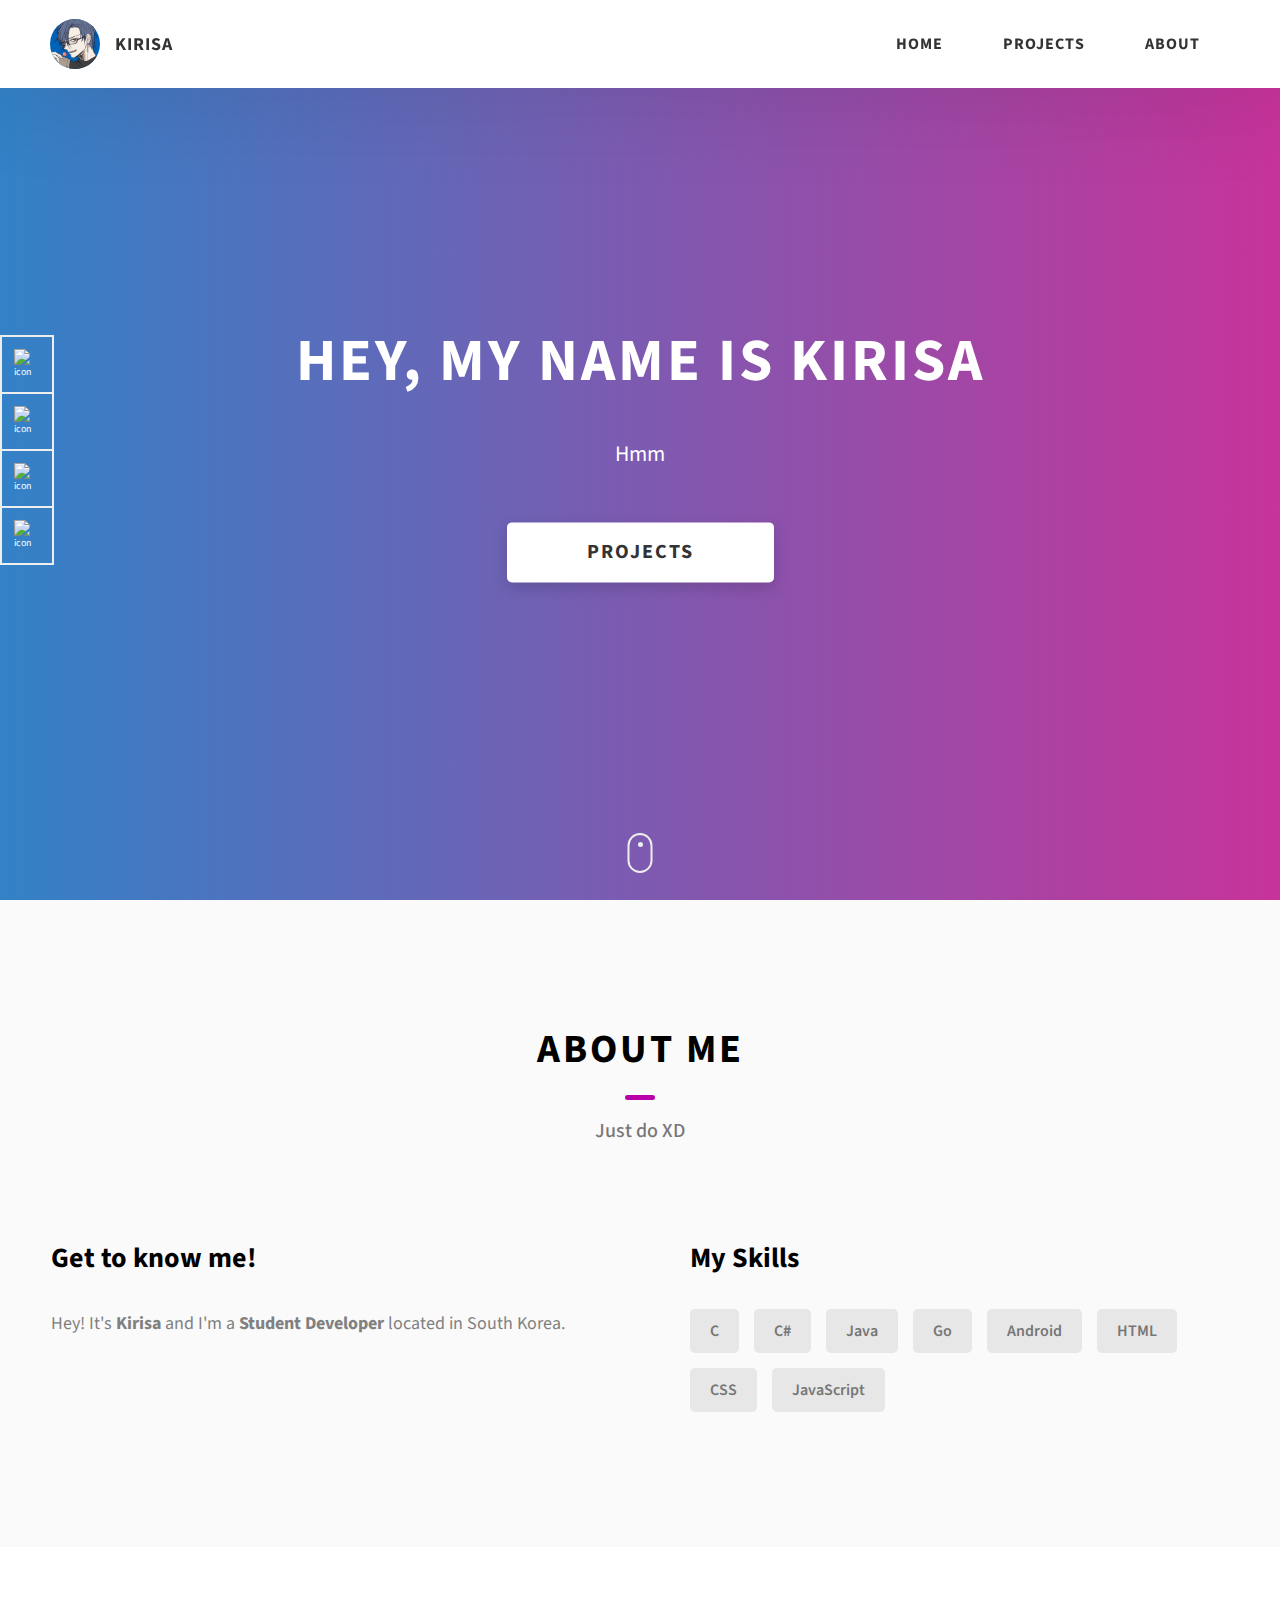
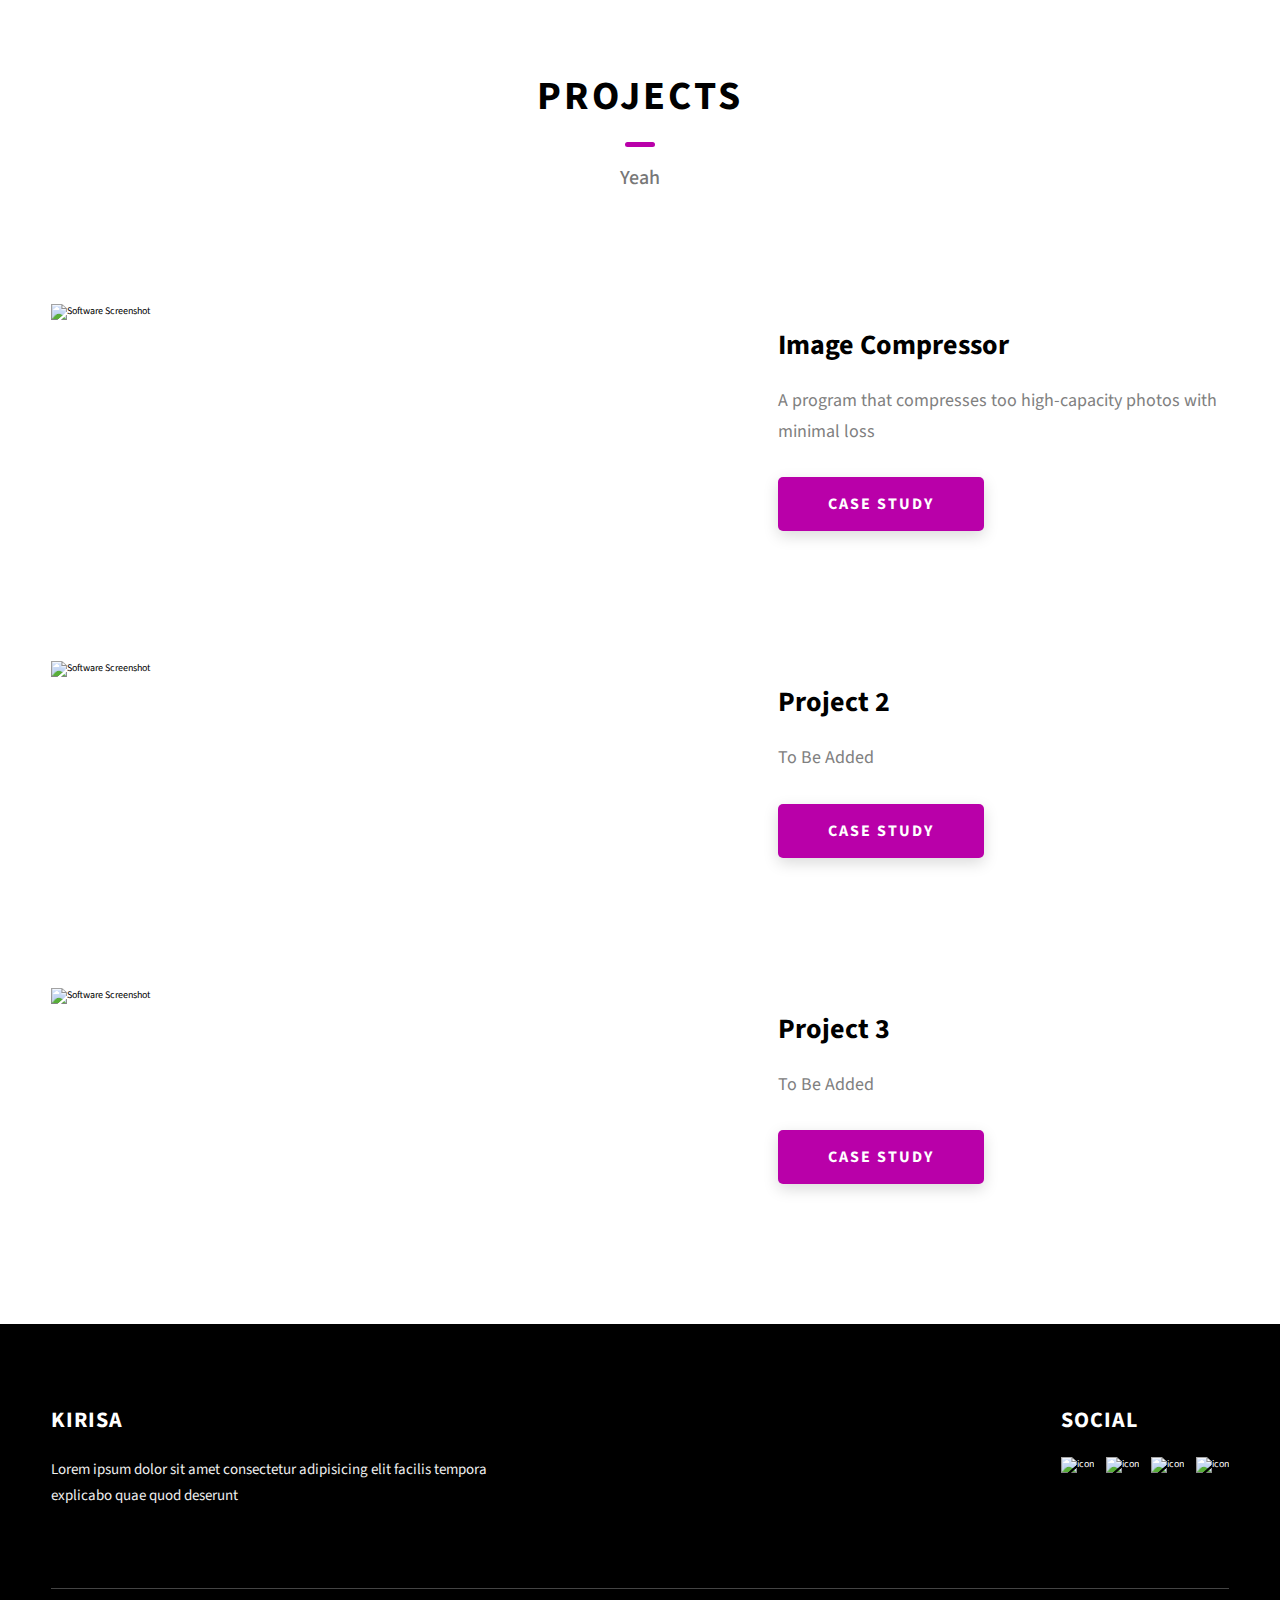
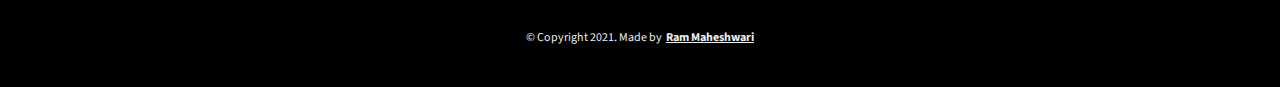
==== index.html @ 4f8f22a0 "color changed" ====
<!DOCTYPE html>
<html lang="en">
  <head>
    <meta charset="UTF-8" />
    <meta name="viewport" content="width=device-width, initial-scale=1.0" />
    <meta http-equiv="X-UA-Compatible" content="ie=edge" />
    <title>Rainy</title>
    <meta name="description" content="Portfolio Template for Developer" />

    <link rel="stylesheet" href="css/style.css" />

    <link rel="preconnect" href="https://fonts.googleapis.com" />
    <link rel="preconnect" href="https://fonts.gstatic.com" crossorigin />
    <link
      href="https://fonts.googleapis.com/css2?family=Source+Sans+Pro:wght@400;600;700;900&display=swap"
      rel="stylesheet"
    />
  </head>
  <body>
    <header class="header">
      <div class="header__content">
        <div class="header__logo-container">
          <div class="header__logo-img-cont">
            <img
              src="./assets/png/kirisa.png"
              alt="Ram Maheshwari Logo Image"
              class="header__logo-img"
            />
          </div>
          <span class="header__logo-sub">Kirisa</span>
        </div>
        <div class="header__main">
          <ul class="header__links">
            <li class="header__link-wrapper">
              <a href="./index.html" class="header__link"> Home </a>
            </li>
            <li class="header__link-wrapper">
              <a href="./index.html#projects" class="header__link">
                Projects
              </a>
            <li class="header__link-wrapper">
              <a href="./index.html#about" class="header__link">About </a>
            </li>
            </li>
            <!-- <li class="header__link-wrapper">
              <a href="./index.html#contact" class="header__link"> Contact </a>
            </li> -->
          </ul>
          <div class="header__main-ham-menu-cont">
            <img
              src="./assets/svg/ham-menu.svg"
              alt="hamburger menu"
              class="header__main-ham-menu"
            />
            <img
              src="./assets/svg/ham-menu-close.svg"
              alt="hamburger menu close"
              class="header__main-ham-menu-close d-none"
            />
          </div>
        </div>
      </div>
      <div class="header__sm-menu">
        <div class="header__sm-menu-content">
          <ul class="header__sm-menu-links">
            <li class="header__sm-menu-link">
              <a href="./index.html"> Home </a>
            </li>

            <li class="header__sm-menu-link">
              <a href="./index.html#about"> About </a>
            </li>

            <li class="header__sm-menu-link">
              <a href="./index.html#projects"> Projects </a>
            </li>

            <!-- <li class="header__sm-menu-link">
              <a href="./index.html#contact"> Contact </a>
            </li> -->
          </ul>
        </div>
      </div>
    </header>
    <section class="home-hero">
      <div class="home-hero__content">
        <h1 class="heading-primary">Hey, My name is Kirisa</h1>
        <div class="home-hero__info">
          <p class="text-primary">
            Hmm
          </p>
        </div>
        <div class="home-hero__cta">
          <a href="./#projects" class="btn btn--bg">Projects</a>
        </div>
      </div>
      <div class="home-hero__socials">
        <div class="home-hero__social">
          <a href="https://github.com/Kirisa75" class="home-hero__social-icon-link">
            <img
              src="./assets/png/github-ico.png"
              alt="icon"
              class="home-hero__social-icon"
            />
          </a>
        </div>
        <div class="home-hero__social">
          <a href="https://twitter.com/nagoikirisame" class="home-hero__social-icon-link">
            <img
              src="./assets/png/twitter-ico.png"
              alt="icon"
              class="home-hero__social-icon"
            />
          </a>
        </div>
        <div class="home-hero__social">
          <a href="https://www.youtube.com/channel/UCqtEPFvIv3ILQf0NIwJuIBw" class="home-hero__social-icon-link">
            <img
              src="./assets/png/yt-ico.png"
              alt="icon"
              class="home-hero__social-icon"
            />
          </a>
        </div>
        <div class="home-hero__social">
          <a
            href="https://www.instagram.com/n_kirisa/"
            class="home-hero__social-icon-link home-hero__social-icon-link--bd-none"
          >
            <img
              src="./assets/png/insta-ico.png"
              alt="icon"
              class="home-hero__social-icon"
            />
          </a>
        </div>
      </div>
      <div class="home-hero__mouse-scroll-cont">
        <div class="mouse"></div>
      </div>
    </section>
    <section id="about" class="about sec-pad">
      <div class="main-container">
        <h2 class="heading heading-sec heading-sec__mb-med">
          <span class="heading-sec__main">About Me</span>
          <span class="heading-sec__sub">
            Just do XD
          </span>
        </h2>
        <div class="about__content">
          <div class="about__content-main">
            <h3 class="about__content-title">Get to know me!</h3>
            <div class="about__content-details">
              <p class="about__content-details-para">
                Hey! It's
                <strong>Kirisa</strong>
                and I'm a <strong> Student Developer </strong> located in
                South Korea.
              </p>
            </div>
            <!-- <a href="./#contact" class="btn btn--med btn--theme dynamicBgClr"
              >Contact</a
            > -->
          </div>
          <div class="about__content-skills">
            <h3 class="about__content-title">My Skills</h3>
            <div class="skills">
              <div class="skills__skill">C</div>
              <div class="skills__skill">C#</div>
              <div class="skills__skill">Java</div>
              <div class="skills__skill">Go</div>
              <div class="skills__skill">Android</div>
              <div class="skills__skill">HTML</div>
              <div class="skills__skill">CSS</div>
              <div class="skills__skill">JavaScript</div>
            </div>
          </div>
        </div>
      </div>
    </section>
    <section id="projects" class="projects sec-pad">
      <div class="main-container">
        <h2 class="heading heading-sec heading-sec__mb-bg">
          <span class="heading-sec__main">Projects</span>
          <span class="heading-sec__sub">
            Yeah
          </span>
        </h2>

        <div class="projects__content">
          <div class="projects__row">
            <div class="projects__row-img-cont">
              <img
                src="./assets/jpeg/project-mockup-example.jpeg"
                alt="Software Screenshot"
                class="projects__row-img"
                loading="lazy"
              />
            </div>
            <div class="projects__row-content">
              <h3 class="projects__row-content-title">Image Compressor</h3>
              <p class="projects__row-content-desc">
                A program that compresses too high-capacity photos with minimal loss
              </p>
              <a
                href="./project-1.html"
                class="btn btn--med btn--theme dynamicBgClr"
                target="_blank"
                >Case Study</a
              >
            </div>
          </div>
          <div class="projects__row">
            <div class="projects__row-img-cont">
              <img
                src="./assets/jpeg/project-mockup-example.jpeg"
                alt="Software Screenshot"
                class="projects__row-img"
                loading="lazy"
              />
            </div>
            <div class="projects__row-content">
              <h3 class="projects__row-content-title">Project 2</h3>
              <p class="projects__row-content-desc">
                To Be Added
              </p>
              <a
                href="./project-2.html"
                class="btn btn--med btn--theme dynamicBgClr"
                target="_blank"
                >Case Study</a
              >
            </div>
          </div>
          <div class="projects__row">
            <div class="projects__row-img-cont">
              <img
                src="./assets/jpeg/project-mockup-example.jpeg"
                alt="Software Screenshot"
                class="projects__row-img"
                loading="lazy"
              />
            </div>
            <div class="projects__row-content">
              <h3 class="projects__row-content-title">Project 3</h3>
              <p class="projects__row-content-desc">
                To Be Added
              </p>
              <a
                href="./project-3.html"
                class="btn btn--med btn--theme dynamicBgClr"
                target="_blank"
                >Case Study</a
              >
            </div>
          </div>
        </div>
      </div>
    </section>
    <!-- <section id="contact" class="contact sec-pad dynamicBg">
      <div class="main-container">
        <h2 class="heading heading-sec heading-sec__mb-med">
          <span class="heading-sec__main heading-sec__main--lt">Contact</span>
          <span class="heading-sec__sub heading-sec__sub--lt">
            Lorem ipsum dolor sit amet consectetur adipisicing elit. Hic facilis
            tempora explicabo quae quod deserunt eius sapiente
          </span>
        </h2>
        <div class="contact__form-container">
          <form action="#" class="contact__form">
            <div class="contact__form-field">
              <label class="contact__form-label" for="name">Name</label>
              <input
                required
                placeholder="Enter Your Name"
                type="text"
                class="contact__form-input"
                name="name"
                id="name"
              />
            </div>
            <div class="contact__form-field">
              <label class="contact__form-label" for="email">Email</label>
              <input
                required
                placeholder="Enter Your Email"
                type="text"
                class="contact__form-input"
                name="email"
                id="email"
              />
            </div>
            <div class="contact__form-field">
              <label class="contact__form-label" for="message">Message</label>
              <textarea
                required
                cols="30"
                rows="10"
                class="contact__form-input"
                placeholder="Enter Your Message"
                name="message"
                id="message"
              ></textarea>
            </div>
            <button type="submit" class="btn btn--theme contact__btn">
              Submit
            </button>
          </form>
        </div>
      </div>
    </section> -->
    <footer class="main-footer">
      <div class="main-container">
        <div class="main-footer__upper">
          <div class="main-footer__row main-footer__row-1">
            <h2 class="heading heading-sm main-footer__heading-sm">
              <span>Social</span>
            </h2>
            <div class="main-footer__social-cont">
              <a target="_blank" rel="noreferrer" href="https://github.com/Kirisa75">
                <img
                  class="main-footer__icon"
                  src="./assets/png/github-ico.png"
                  alt="icon"
                />
              </a>
              <a target="_blank" rel="noreferrer" href="https://twitter.com/nagoikirisame">
                <img
                  class="main-footer__icon"
                  src="./assets/png/twitter-ico.png"
                  alt="icon"
                />
              </a>
              <a target="_blank" rel="noreferrer" href="https://www.youtube.com/channel/UCqtEPFvIv3ILQf0NIwJuIBw">
                <img
                  class="main-footer__icon"
                  src="./assets/png/yt-ico.png"
                  alt="icon"
                />
              </a>
              <a target="_blank" rel="noreferrer" href="https://www.instagram.com/n_kirisa/">
                <img
                  class="main-footer__icon main-footer__icon--mr-none"
                  src="./assets/png/insta-ico.png"
                  alt="icon"
                />
              </a>
            </div>
          </div>
          <div class="main-footer__row main-footer__row-2">
            <h4 class="heading heading-sm text-lt">Kirisa</h4>
            <p class="main-footer__short-desc">
              Lorem ipsum dolor sit amet consectetur adipisicing elit facilis
              tempora explicabo quae quod deserunt
            </p>
          </div>
        </div>

        <!-- If you give me some credit or shoutout here by linking to my website, then it will be a big thing for me and will help me a lot :) -->
        <div class="main-footer__lower">
          &copy; Copyright 2021. Made by
          <a rel="noreferrer" target="_blank" href="https://rammaheshwari.com"
            >Ram Maheshwari</a
          >
        </div>
      </div>
    </footer>

    <script src="./index.js"></script>
  </body>
</html>
---- css/style.css ----
/*
0 - 600px:      Phone
600 - 900px:    Tablet portrait
900 - 1200px:   Tablet landscape
[1200 - 1800] is where our normal styles apply
1800px + :      Big desktop
$breakpoint arguement choices:
- phone
- tab-port
- tab-land
- big-desktop

Inside media queries 1em is always 16px i.e 1em = 16px at every screen size only inside media queries
*/
*,
*::after,
*::before {
  margin: 0;
  padding: 0;
  box-sizing: inherit;
  font-family: inherit; }

html {
  font-size: 62.5%;
  scroll-behavior: smooth; }
  @media only screen and (max-width: 75em) {
    html {
      font-size: 59%; } }
  @media only screen and (max-width: 56.25em) {
    html {
      font-size: 56%; } }
  @media only screen and (min-width: 112.5em) {
    html {
      font-size: 65%; } }

body {
  box-sizing: border-box;
  position: relative;
  line-height: 1.5;
  font-family: sans-serif;
  overflow-x: hidden;
  overflow-y: scroll;
  font-family: 'Source Sans Pro', sans-serif; }

a {
  text-decoration: none;
  color: inherit; }

li {
  list-style: none; }

input:focus,
button:focus,
a:focus,
textarea:focus {
  outline: none; }

button {
  border: none;
  cursor: pointer; }

textarea {
  resize: none; }

.heading-primary {
  font-size: 6rem;
  text-transform: uppercase;
  letter-spacing: 3px;
  text-align: center; }
  @media only screen and (max-width: 37.5em) {
    .heading-primary {
      font-size: 4.5rem; } }

.heading-sec__mb-bg {
  margin-bottom: 11rem; }
  @media only screen and (max-width: 56.25em) {
    .heading-sec__mb-bg {
      margin-bottom: 8rem; } }

.heading-sec__mb-med {
  margin-bottom: 9rem; }
  @media only screen and (max-width: 56.25em) {
    .heading-sec__mb-med {
      margin-bottom: 8rem; } }

.heading-sec__main {
  display: block;
  font-size: 4rem;
  text-transform: uppercase;
  letter-spacing: 1px;
  letter-spacing: 3px;
  text-align: center;
  margin-bottom: 3.5rem;
  position: relative; }
  .heading-sec__main--lt {
    color: #fff; }
    .heading-sec__main--lt::after {
      content: '';
      background: #fff !important; }
  .heading-sec__main::after {
    content: '';
    position: absolute;
    top: calc(100% + 1.5rem);
    height: 5px;
    width: 3rem;
    background: #b900a9;
    left: 50%;
    transform: translateX(-50%);
    border-radius: 5px; }
    @media only screen and (max-width: 37.5em) {
      .heading-sec__main::after {
        top: calc(100% + 1.2rem); } }

.heading-sec__sub {
  display: block;
  text-align: center;
  color: #777;
  font-size: 2rem;
  font-weight: 500;
  max-width: 80rem;
  margin: auto;
  line-height: 1.6; }
  @media only screen and (max-width: 37.5em) {
    .heading-sec__sub {
      font-size: 1.8rem; } }
  .heading-sec__sub--lt {
    color: #eee; }

.heading-sm {
  font-size: 2.2rem;
  text-transform: uppercase;
  letter-spacing: 1px; }

.main-container {
  max-width: 120rem;
  margin: auto;
  width: 92%; }

.btn {
  background: #fff;
  color: #333;
  text-transform: uppercase;
  letter-spacing: 2px;
  display: inline-block;
  font-weight: 700;
  border-radius: 5px;
  box-shadow: 0 5px 15px 0 rgba(0, 0, 0, 0.15);
  transition: transform .3s; }
  .btn:hover {
    transform: translateY(-3px); }
  .btn--bg {
    padding: 1.5rem 8rem;
    font-size: 2rem; }
  .btn--med {
    padding: 1.5rem 5rem;
    font-size: 1.6rem; }
  .btn--theme {
    background: #b900a9;
    color: #fff; }
  .btn--theme-inv {
    color: #b900a9;
    background: #fff;
    border: 2px solid #b900a9;
    box-shadow: none;
    padding: calc(1.5rem - 2px) calc(5rem - 2px); }

.sec-pad {
  padding: 12rem 0; }
  @media only screen and (max-width: 56.25em) {
    .sec-pad {
      padding: 8rem 0; } }

.text-primary {
  color: #fff;
  font-size: 2.2rem;
  text-align: center;
  width: 100%;
  line-height: 1.6; }
  @media only screen and (max-width: 37.5em) {
    .text-primary {
      font-size: 2rem; } }

.d-none {
  display: none; }

.home-hero {
  color: #fff;
  background: linear-gradient(to right, rgba(0, 98, 185, 0.8), rgba(185, 0, 129, 0.8)), url(../../assets/svg/common-bg.svg);
  background-position: center;
  height: 100vh;
  min-height: 80rem;
  max-height: 120rem;
  position: relative; }
  @media only screen and (max-width: 37.5em) {
    .home-hero {
      height: unset;
      min-height: unset; } }
  .home-hero__socials {
    position: absolute;
    top: 50%;
    border: 2px solid #eee;
    border-left: 2px solid #eee;
    transform: translateY(-50%); }
    @media only screen and (max-width: 56.25em) {
      .home-hero__socials {
        display: none; } }
  .home-hero__mouse-scroll-cont {
    position: absolute;
    bottom: 3%;
    left: 50%;
    transform: translateX(-50%); }
    @media only screen and (max-width: 37.5em) {
      .home-hero__mouse-scroll-cont {
        display: none; } }
  .home-hero__social {
    width: 5rem; }
  .home-hero__social-icon-link {
    width: 100%;
    display: block;
    padding: 1.2rem;
    border-bottom: 2px solid #eee;
    transition: background .3s; }
    .home-hero__social-icon-link:hover {
      background: rgba(255, 255, 255, 0.1); }
    .home-hero__social-icon-link--bd-none {
      border-bottom: 0; }
  .home-hero__social-icon {
    width: 100%; }
  .home-hero__content {
    position: absolute;
    top: 50%;
    left: 50%;
    transform: translate(-50%, -50%);
    max-width: 90rem;
    width: 92%; }
    @media only screen and (max-width: 37.5em) {
      .home-hero__content {
        padding: 19rem 0 13rem 0;
        margin: auto;
        position: static;
        transform: translate(0, 0); } }
  .home-hero__info {
    margin: 3rem auto 0 auto;
    max-width: 80rem; }
  .home-hero__cta {
    margin-top: 5rem;
    text-align: center; }

.about {
  background: #fafafa; }
  .about__content {
    display: grid;
    grid-template-columns: 1fr 1fr;
    grid-gap: 10rem; }
    @media only screen and (max-width: 56.25em) {
      .about__content {
        grid-template-columns: 1fr;
        grid-gap: 8rem; } }
    .about__content-title {
      font-weight: 700;
      font-size: 2.8rem;
      margin-bottom: 3rem; }
      @media only screen and (max-width: 37.5em) {
        .about__content-title {
          font-size: 2.4rem; } }
    .about__content-details-para {
      font-size: 1.8rem;
      color: grey;
      max-width: 60rem;
      line-height: 1.7;
      margin-bottom: 1rem; }
      .about__content-details-para--hl {
        font-weight: 700;
        margin: 0 3px; }
      .about__content-details-para:last-child {
        margin-bottom: 4rem; }

.projects__row {
  display: grid;
  grid-template-columns: 1.5fr 1fr;
  grid-gap: 5rem;
  margin-bottom: 11rem; }
  @media only screen and (max-width: 56.25em) {
    .projects__row {
      grid-template-columns: 1fr;
      grid-gap: 2rem;
      margin-bottom: 8rem; } }
  @media only screen and (max-width: 56.25em) {
    .projects__row {
      text-align: center; } }
  .projects__row:last-child {
    margin-bottom: 0; }
  .projects__row-img-cont {
    overflow: hidden; }
  .projects__row-img {
    width: 100%;
    display: block;
    object-fit: cover; }
  .projects__row-content {
    padding: 2rem 0;
    display: flex;
    justify-content: center;
    flex-direction: column;
    align-items: flex-start; }
    @media only screen and (max-width: 56.25em) {
      .projects__row-content {
        align-items: center; } }
    .projects__row-content-title {
      font-weight: 700;
      font-size: 2.8rem;
      margin-bottom: 2rem; }
      @media only screen and (max-width: 37.5em) {
        .projects__row-content-title {
          font-size: 2.4rem; } }
    .projects__row-content-desc {
      font-size: 1.8rem;
      color: grey;
      max-width: 60rem;
      line-height: 1.7;
      margin-bottom: 3rem; }
      @media only screen and (max-width: 37.5em) {
        .projects__row-content-desc {
          font-size: 1.7rem; } }

.contact {
  background: linear-gradient(to right, rgba(0, 98, 185, 0.8), rgba(185, 0, 129, 0.8)), url(../../assets/svg/common-bg.svg);
  background-size: cover;
  background-position: center; }
  .contact__form-container {
    box-shadow: 0 0 10px rgba(0, 0, 0, 0.1);
    background: white;
    padding: 4rem;
    margin-top: 6rem;
    max-width: 80rem;
    text-align: right;
    width: 95%;
    border-radius: 5px;
    margin: 5rem auto 0 auto; }
    @media only screen and (max-width: 37.5em) {
      .contact__form-container {
        padding: 3rem; } }
  .contact__form-field {
    margin-bottom: 4rem; }
    @media only screen and (max-width: 37.5em) {
      .contact__form-field {
        margin-bottom: 3rem; } }
  .contact__form-label {
    color: #666;
    font-size: 1.4rem;
    letter-spacing: 1px;
    font-weight: 700;
    margin-bottom: 1rem;
    display: block;
    text-align: left; }
  .contact__form-input {
    color: #333;
    padding: 2rem;
    width: 100%;
    border: 1px solid #ebebeb;
    font-size: 1.6rem;
    letter-spacing: 0px;
    background: #f0f0f0;
    border-radius: 5px;
    font-weight: 600;
    /* Code for Modern Browsers */
    /* Code for WebKit, Blink, Edge */
    /* Code for Internet Explorer 10-11 */
    /* Code for Microsoft Edge */
    /* Code for Mozilla Firefox 4 to 18 */
    /* Code for Mozilla Firefox 19+ */ }
    .contact__form-input::placeholder {
      color: #999;
      font-weight: 600;
      font-size: 1.6rem; }
    .contact__form-input::-webkit-input-placeholder {
      color: #999;
      font-weight: 600;
      font-size: 1.6rem; }
    .contact__form-input:-ms-input-placeholder {
      color: #999;
      font-weight: 600;
      font-size: 1.6rem; }
    .contact__form-input::-ms-input-placeholder {
      color: #999;
      font-weight: 600;
      font-size: 1.6rem; }
    .contact__form-input:-moz-placeholder {
      opacity: 1;
      color: #999;
      font-weight: 600;
      font-size: 1.6rem; }
    .contact__form-input::-moz-placeholder {
      opacity: 1;
      color: #999;
      font-weight: 600;
      font-size: 1.6rem; }
  .contact__btn {
    width: 30%;
    padding: 2rem 4rem;
    font-size: 1.6rem; }
    @media only screen and (max-width: 37.5em) {
      .contact__btn {
        width: 100%; } }

.project-cs-hero {
  color: #fff;
  background: linear-gradient(to right, rgba(0, 98, 185, 0.8), rgba(185, 0, 129, 0.8)), url(../../assets/svg/common-bg.svg);
  background-size: cover;
  background-position: center;
  position: relative; }
  @media only screen and (max-width: 37.5em) {
    .project-cs-hero {
      height: unset;
      min-height: unset; } }
  .project-cs-hero__content {
    padding: 25rem 0 17rem 0;
    max-width: 90rem;
    width: 92%;
    margin: auto; }
    @media only screen and (max-width: 37.5em) {
      .project-cs-hero__content {
        padding: 19rem 0 13rem 0;
        margin: auto;
        position: static;
        transform: translate(0, 0); } }
  .project-cs-hero__info {
    margin: 3rem auto 0 auto;
    max-width: 80rem; }
  .project-cs-hero__cta {
    margin-top: 5rem;
    text-align: center; }

.project-details__content {
  padding: 8rem 0;
  max-width: 90rem;
  margin: auto; }
  .project-details__content-title {
    font-weight: 700;
    font-size: 2.8rem;
    margin-bottom: 3rem; }
    @media only screen and (max-width: 37.5em) {
      .project-details__content-title {
        font-size: 2.4rem; } }

.project-details__showcase-img-cont {
  width: 100%;
  margin-bottom: 6rem; }

.project-details__showcase-img {
  width: 100%; }

.project-details__content-main {
  width: 100%;
  max-width: 70rem;
  margin: auto; }

.project-details__desc {
  margin: 0 0 7rem 0; }
  .project-details__desc-para {
    font-size: 1.8rem;
    line-height: 1.7;
    color: grey;
    margin-bottom: 2rem; }

.project-details__tools-used {
  margin: 0 0 7rem 0; }
  .project-details__tools-used-list {
    display: flex;
    flex-wrap: wrap; }
  .project-details__tools-used-item {
    padding: 1rem 2rem;
    margin-bottom: 1.5rem;
    margin-right: 1.5rem;
    font-size: 1.6rem;
    background: rgba(153, 153, 153, 0.2);
    border-radius: 5px;
    font-weight: 600;
    color: #777; }

.project-details__links {
  margin: 0 0; }
  .project-details__links-btn {
    margin-right: 2rem; }
    @media only screen and (max-width: 37.5em) {
      .project-details__links-btn {
        margin-right: 0;
        width: 70%;
        margin-bottom: 2rem;
        text-align: center; } }
    .project-details__links-btn:last-child {
      margin: 0; }
      @media only screen and (max-width: 37.5em) {
        .project-details__links-btn:last-child {
          margin: 0; } }

.header {
  position: fixed;
  width: 100%;
  z-index: 1000;
  background: #000;
  background: #fff;
  box-shadow: 0 10px 100px rgba(0, 0, 0, 0.1); }
  .header__content {
    display: flex;
    align-items: center;
    justify-content: space-between;
    padding: 1rem 5rem; }
    @media only screen and (max-width: 56.25em) {
      .header__content {
        padding: 0 2rem; } }
  .header__logo-container {
    display: flex;
    align-items: center;
    cursor: pointer;
    color: #333;
    transition: color .3s; }
    .header__logo-container:hover {
      color: #0062b9; }
  .header__logo-img-cont {
    width: 5rem;
    height: 5rem;
    border-radius: 50px;
    overflow: hidden;
    margin-right: 1.5rem;
    background: #0062b9; }
    @media only screen and (max-width: 56.25em) {
      .header__logo-img-cont {
        width: 4.5rem;
        height: 4.5rem;
        margin-right: 1.2rem; } }
  .header__logo-img {
    width: 100%;
    height: 100%;
    object-fit: cover;
    object-position: center;
    display: block; }
  .header__logo-sub {
    font-size: 1.8rem;
    text-transform: uppercase;
    font-weight: 700;
    letter-spacing: 1px; }
  .header__links {
    display: flex; }
    @media only screen and (max-width: 37.5em) {
      .header__links {
        display: none; } }
  .header__link {
    padding: 2.2rem 3rem;
    display: inline-block;
    font-size: 1.6rem;
    color: #333;
    text-transform: uppercase;
    letter-spacing: 1px;
    font-weight: 700;
    transition: color .3s; }
    .header__link:hover {
      color: #0062b9; }
    @media only screen and (max-width: 56.25em) {
      .header__link {
        padding: 3rem 1.8rem;
        font-size: 1.5rem; } }
  .header__main-ham-menu-cont {
    display: none;
    width: 3rem;
    padding: 2.2rem 0; }
    @media only screen and (max-width: 37.5em) {
      .header__main-ham-menu-cont {
        display: block; } }
  .header__main-ham-menu {
    width: 100%; }
  .header__main-ham-menu-close {
    width: 100%; }
  .header__sm-menu {
    background: #fff;
    position: absolute;
    width: 100%;
    top: 100%;
    visibility: hidden;
    opacity: 0;
    transition: all .3s;
    box-shadow: 0px 5px 5px 0px rgba(0, 0, 0, 0.1);
    -webkit-box-shadow: 0px 5px 5px 0px rgba(0, 0, 0, 0.1);
    -moz-box-shadow: 0px 5px 5px 0px rgba(0, 0, 0, 0.1); }
    .header__sm-menu--active {
      visibility: hidden;
      opacity: 0; }
      @media only screen and (max-width: 37.5em) {
        .header__sm-menu--active {
          visibility: visible;
          opacity: 1; } }
  .header__sm-menu-link a {
    display: block;
    text-decoration: none;
    padding: 2.5rem 3rem;
    font-size: 1.6rem;
    color: #333;
    text-align: right;
    border-bottom: 1px solid #eee;
    font-weight: 700;
    text-transform: uppercase;
    letter-spacing: 2px;
    transition: color .3s; }
    .header__sm-menu-link a:hover {
      color: #0062b9; }
  .header__sm-menu-link:first-child a {
    border-top: 1px solid #eee; }
  .header__sm-menu-link-last {
    border-bottom: 0; }

.main-footer {
  background: #000;
  color: #fff; }
  .main-footer__upper {
    display: flex;
    justify-content: space-between;
    padding: 8rem 0; }
    @media only screen and (max-width: 56.25em) {
      .main-footer__upper {
        padding: 6rem 0; } }
    @media only screen and (max-width: 37.5em) {
      .main-footer__upper {
        display: block; } }
  .main-footer__row-1 {
    order: 2; }
    @media only screen and (max-width: 56.25em) {
      .main-footer__row-1 {
        margin-bottom: 5rem; } }
  .main-footer__row-2 {
    width: 40%;
    order: 1;
    max-width: 50rem; }
    @media only screen and (max-width: 56.25em) {
      .main-footer__row-2 {
        width: 100%; } }
  .main-footer__short-desc {
    margin-top: 2rem;
    color: #eee;
    font-size: 1.5rem;
    line-height: 1.7; }
  .main-footer__social-cont {
    margin-top: 2rem; }
  .main-footer__icon {
    margin-right: 1rem;
    width: 2.5rem; }
    .main-footer__icon--mr-none {
      margin-right: 0; }
  .main-footer__lower {
    padding: 4rem 0;
    border-top: 1px solid #444;
    color: #eee;
    font-size: 1.2rem;
    text-align: left;
    text-align: center; }
    .main-footer__lower a {
      text-decoration: underline;
      font-weight: bold;
      margin-left: 2px; }
    @media only screen and (max-width: 56.25em) {
      .main-footer__lower {
        padding: 3.5rem 0; } }

.skills {
  display: flex;
  flex-wrap: wrap; }
  .skills__skill {
    padding: 1rem 2rem;
    margin-bottom: 1.5rem;
    margin-right: 1.5rem;
    font-size: 1.6rem;
    background: rgba(153, 153, 153, 0.2);
    border-radius: 5px;
    font-weight: 600;
    color: #777; }

.mouse {
  width: 25px;
  height: 40px;
  border: 2px solid #eee;
  border-radius: 60px;
  position: relative;
  overflow: hidden; }
  .mouse::before {
    content: '';
    width: 5px;
    height: 5px;
    position: absolute;
    top: 7px;
    left: 50%;
    transform: translateX(-50%);
    background-color: #eee;
    border-radius: 50%;
    opacity: 1;
    animation: wheel 1.3s infinite;
    -webkit-animation: wheel 1.3s infinite; }

@keyframes wheel {
  to {
    opacity: 0;
    top: 27px; } }

@-webkit-keyframes wheel {
  to {
    opacity: 0;
    top: 27px; } }
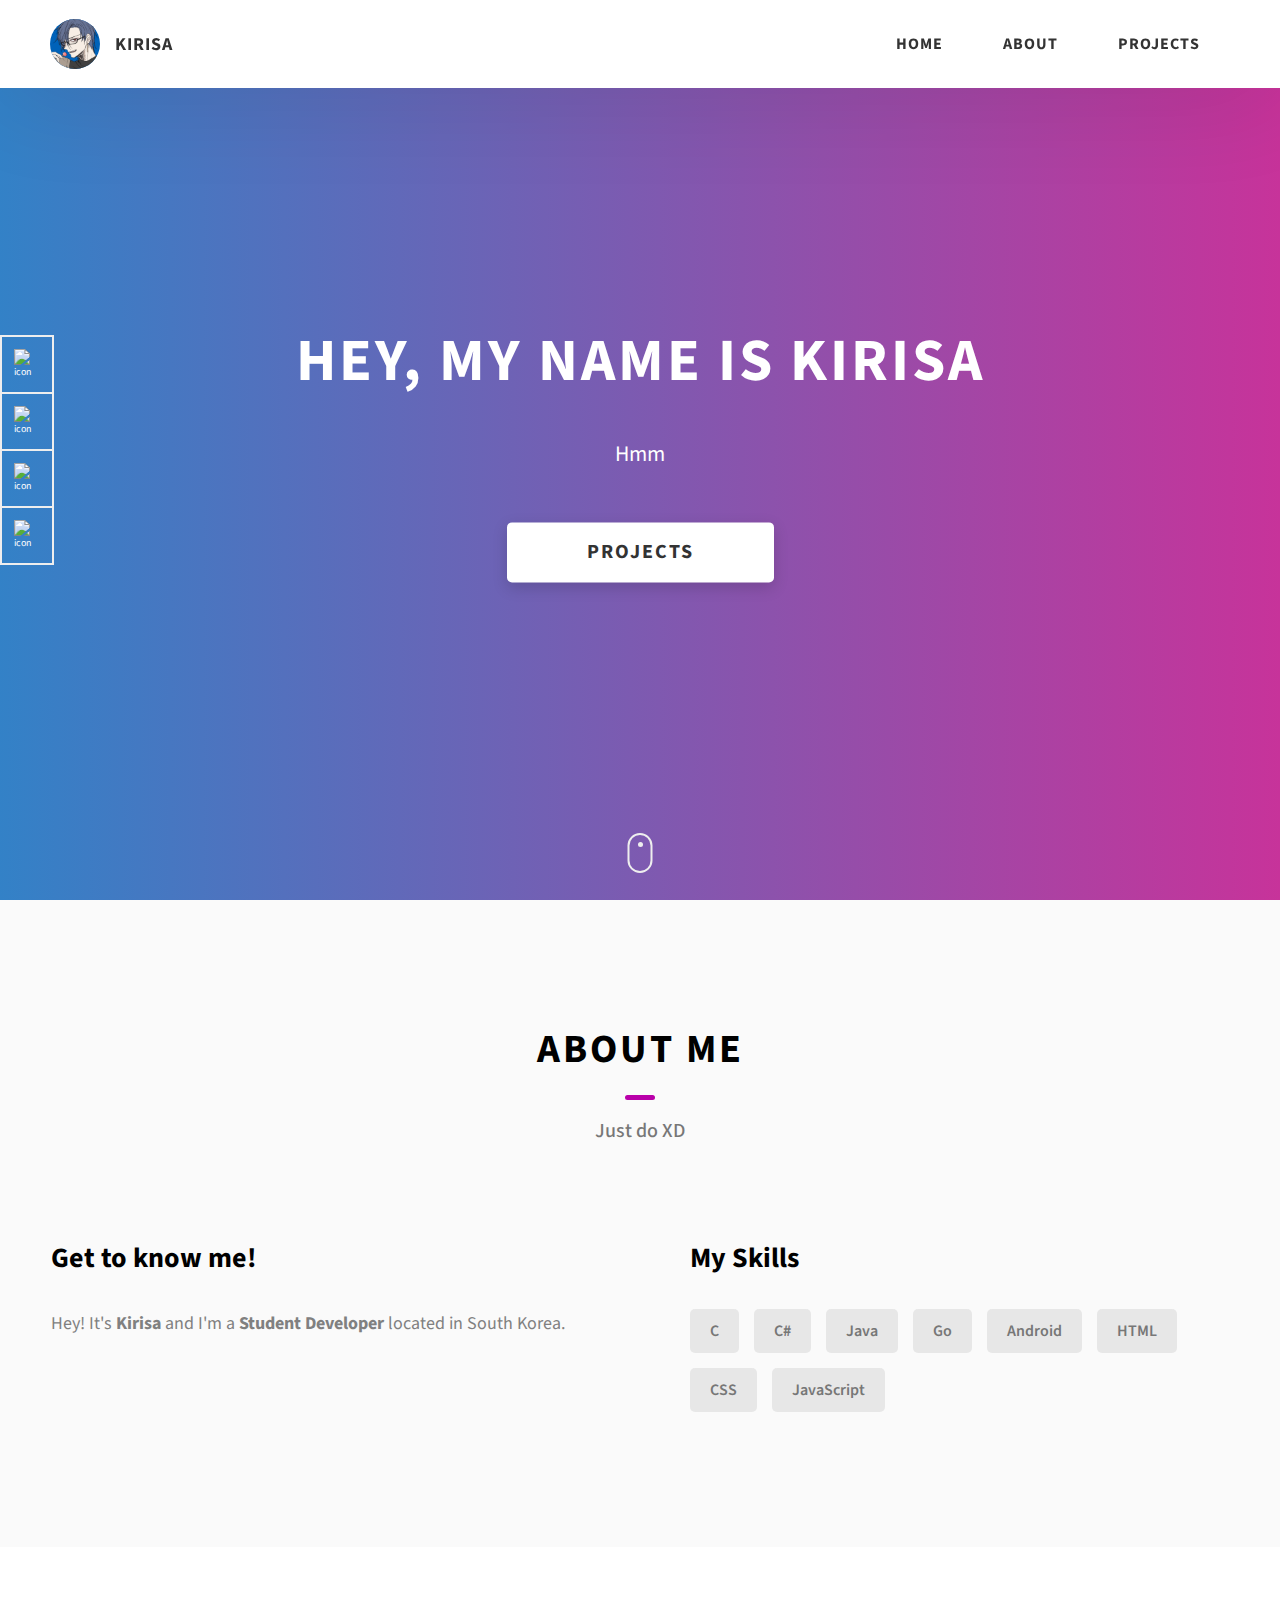
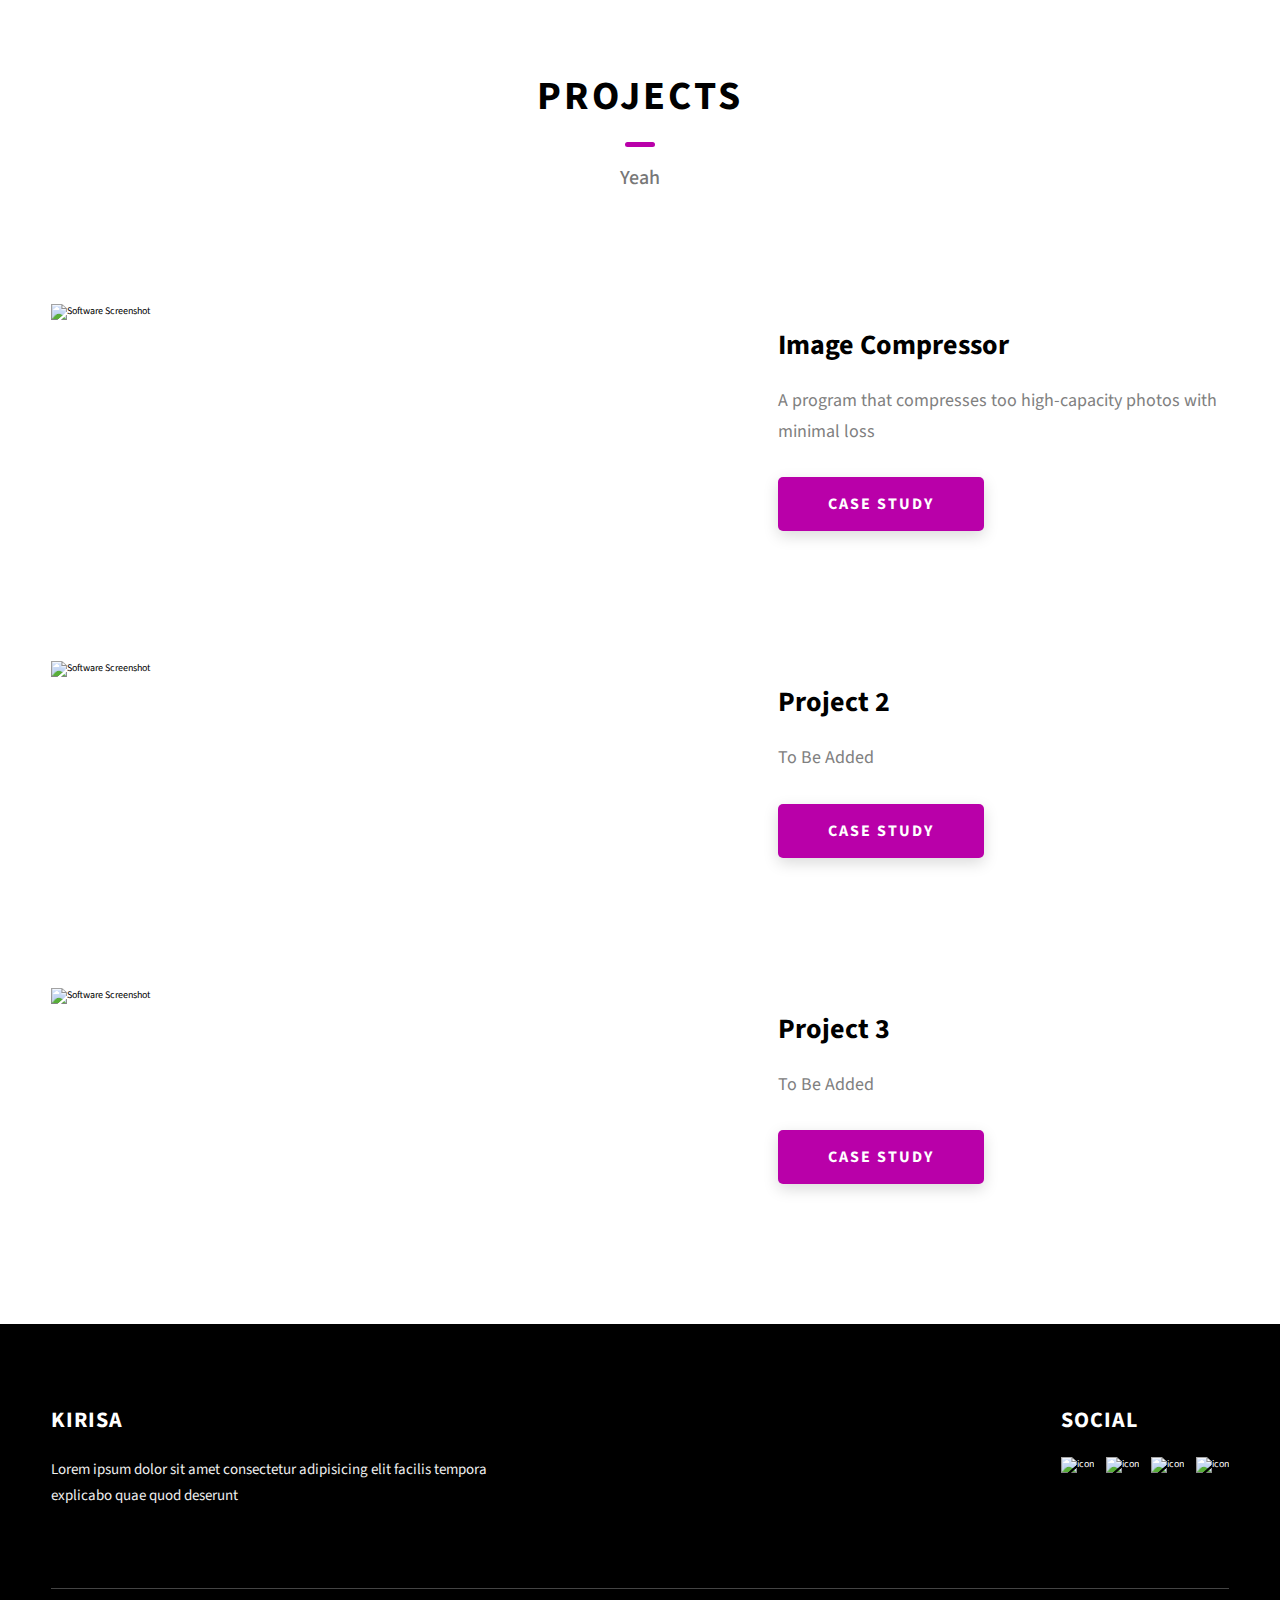
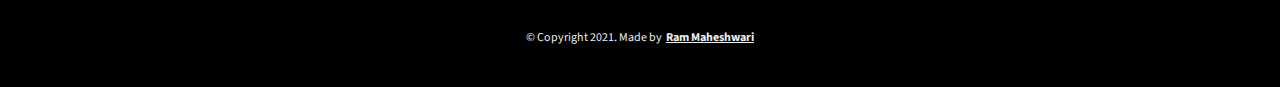
==== commit 87159943: "header edited" ====
--- a/index.html
+++ b/index.html
@@ -35,12 +35,12 @@
               <a href="./index.html" class="header__link"> Home </a>
             </li>
             <li class="header__link-wrapper">
+              <a href="./index.html#about" class="header__link">About </a>
+            </li>
+            <li class="header__link-wrapper">
               <a href="./index.html#projects" class="header__link">
                 Projects
               </a>
-            <li class="header__link-wrapper">
-              <a href="./index.html#about" class="header__link">About </a>
-            </li>
             </li>
             <!-- <li class="header__link-wrapper">
               <a href="./index.html#contact" class="header__link"> Contact </a>
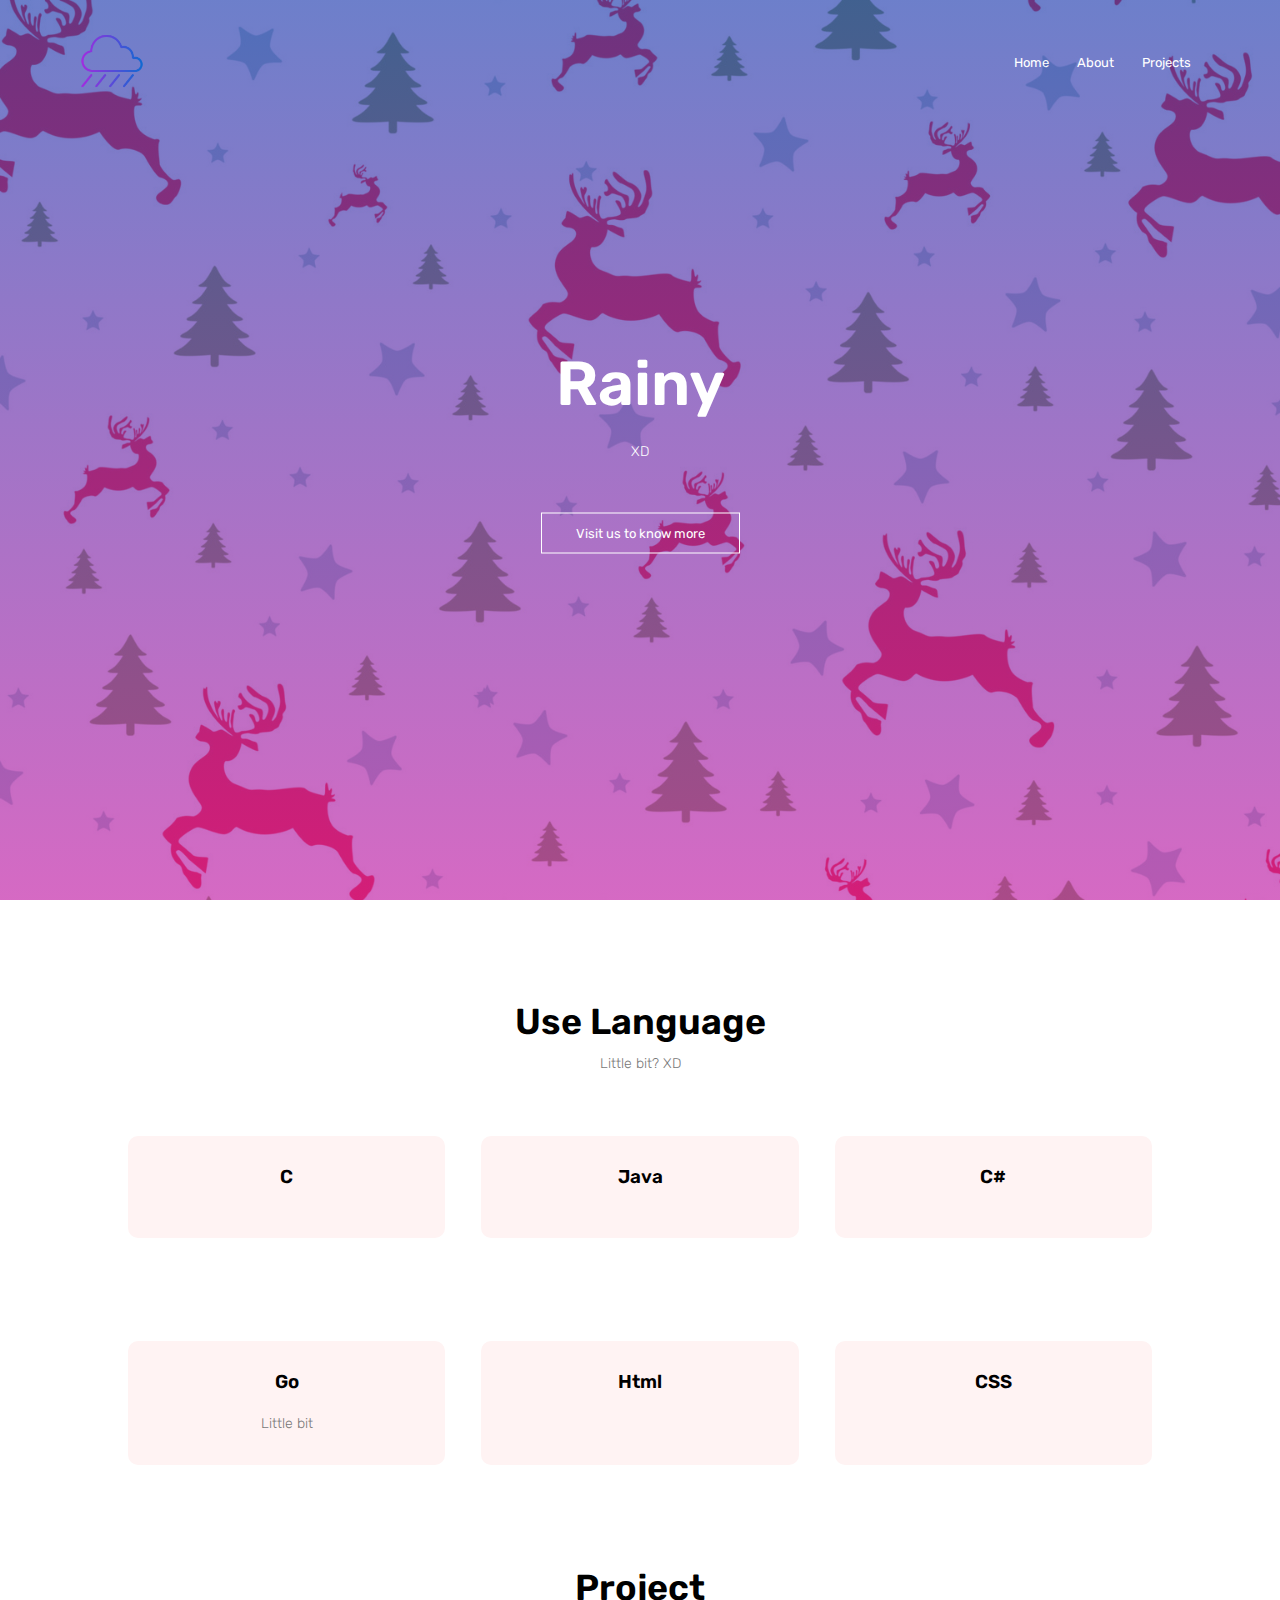
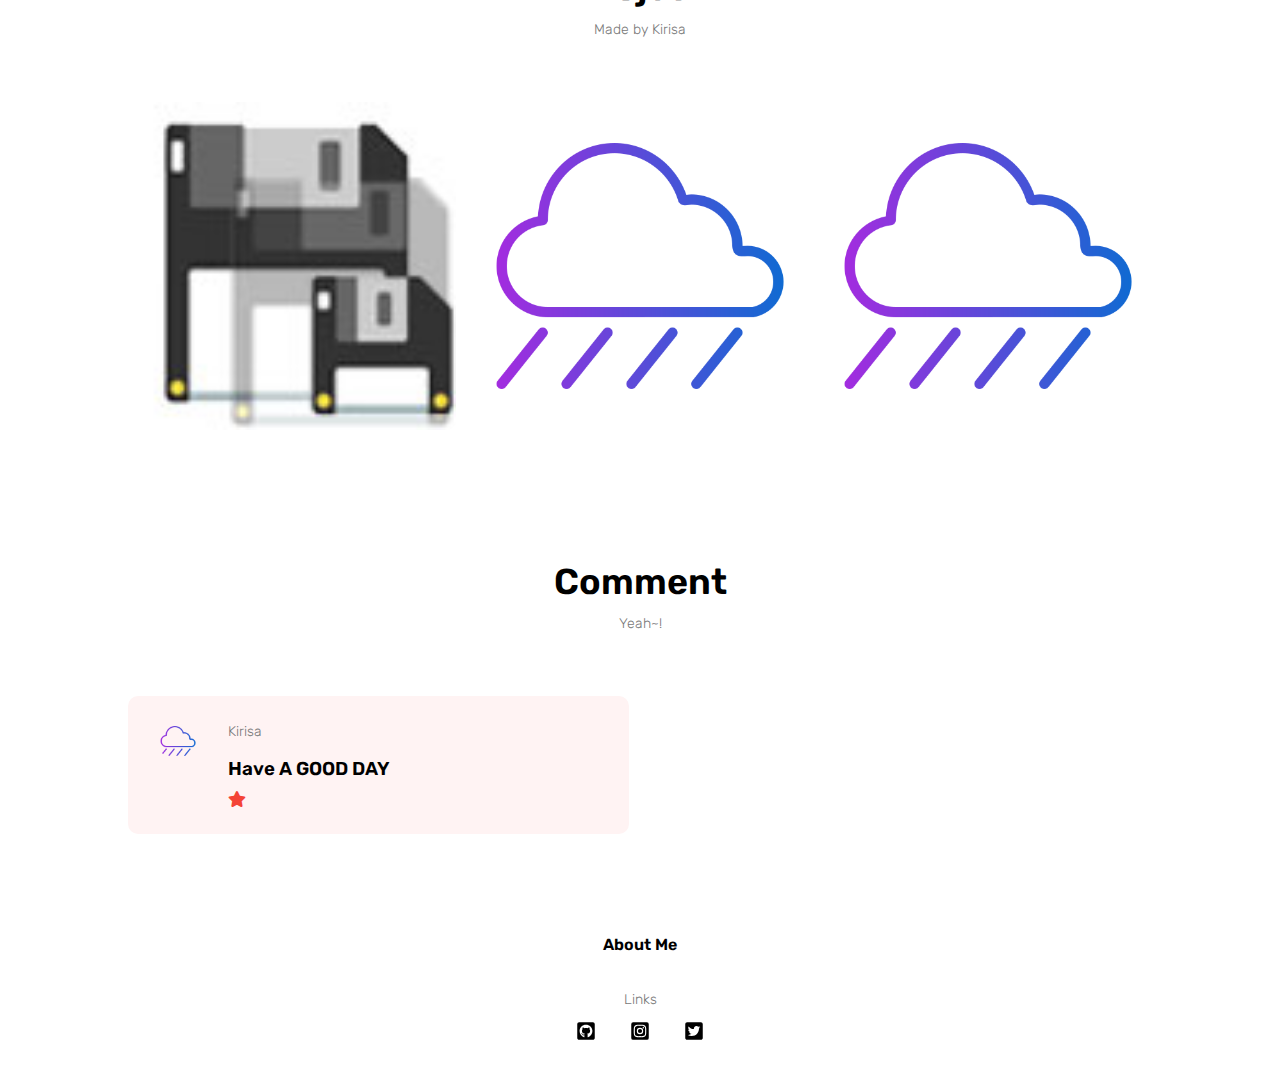
==== commit 96e60974: "All Changed" ====
--- a/index.html
+++ b/index.html
@@ -1,371 +1,156 @@
 <!DOCTYPE html>
-<html lang="en">
-  <head>
-    <meta charset="UTF-8" />
-    <meta name="viewport" content="width=device-width, initial-scale=1.0" />
-    <meta http-equiv="X-UA-Compatible" content="ie=edge" />
+<html>
+<head>
+    <meta name="viewport" content="with=device-width, initial-scale=1.0">
     <title>Rainy</title>
-    <meta name="description" content="Portfolio Template for Developer" />
+    <link rel="stylesheet" href="style.css">
+    <link rel="preconnect" href="https://fonts.googleapis.com">
+<link rel="preconnect" href="https://fonts.gstatic.com" crossorigin>
+<link href="https://fonts.googleapis.com/css2?family=Rubik:wght@300&display=swap" rel="stylesheet">
+<link
+    rel="stylesheet"
+    href="https://cdnjs.cloudflare.com/ajax/libs/font-awesome/5.10.0/css/all.min.css"
+  />
+</head>
+<body>
+    <section class="header">
+        <nav>
+            <a href="index.html"><img src="assets/rain.png" width="70" height="70"></a>
+            <div class="nav-links" id="navLinks">
+                <i class="fa fa-times" onclick="hideMenu()"></i>
+                <ul>
+                    <li><a href="">Home</a></li>
+                    <li><a href="#about-section">About</a></li>
+                    <li><a href="#project-section">Projects</a></li>
+                </ul>
+            </div>
+            <i class="fa fa-bars" onclick="showMenu()"></i>
+        </nav>
 
-    <link rel="stylesheet" href="css/style.css" />
+    <div class="text-box">
+        <h1>Rainy</h1>
+        <p>XD</p>
+        <a href="" class="hero-btn">Visit us to know more</a>
+    </div>
+    </section>
 
-    <link rel="preconnect" href="https://fonts.googleapis.com" />
-    <link rel="preconnect" href="https://fonts.gstatic.com" crossorigin />
-    <link
-      href="https://fonts.googleapis.com/css2?family=Source+Sans+Pro:wght@400;600;700;900&display=swap"
-      rel="stylesheet"
-    />
-  </head>
-  <body>
-    <header class="header">
-      <div class="header__content">
-        <div class="header__logo-container">
-          <div class="header__logo-img-cont">
-            <img
-              src="./assets/png/kirisa.png"
-              alt="Ram Maheshwari Logo Image"
-              class="header__logo-img"
-            />
-          </div>
-          <span class="header__logo-sub">Kirisa</span>
+    <section class="uselang" id="about-section">
+        <h1>Use Language</h1>
+        <p>Little bit? XD</p>
+
+        <div class="row">
+            <div class="uselang-col">
+                <h3>C</h3>
+                <p></p>
+            </div>
+            <div class="uselang-col">
+                <h3>Java</h3>
+                <p></p>
+            </div>
+            <div class="uselang-col">
+                <h3>C#</h3>
+                <p></p>
+            </div>
         </div>
-        <div class="header__main">
-          <ul class="header__links">
-            <li class="header__link-wrapper">
-              <a href="./index.html" class="header__link"> Home </a>
-            </li>
-            <li class="header__link-wrapper">
-              <a href="./index.html#about" class="header__link">About </a>
-            </li>
-            <li class="header__link-wrapper">
-              <a href="./index.html#projects" class="header__link">
-                Projects
-              </a>
-            </li>
-            <!-- <li class="header__link-wrapper">
-              <a href="./index.html#contact" class="header__link"> Contact </a>
-            </li> -->
-          </ul>
-          <div class="header__main-ham-menu-cont">
-            <img
-              src="./assets/svg/ham-menu.svg"
-              alt="hamburger menu"
-              class="header__main-ham-menu"
-            />
-            <img
-              src="./assets/svg/ham-menu-close.svg"
-              alt="hamburger menu close"
-              class="header__main-ham-menu-close d-none"
-            />
-          </div>
+        <div class="row">
+            <div class="uselang-col">
+                <h3>Go</h3>
+                <p>Little bit</p>
+            </div>
+            <div class="uselang-col">
+                <h3>Html</h3>
+                <p></p>
+            </div>
+            <div class="uselang-col">
+                <h3>CSS</h3>
+                <p></p>
+            </div>
         </div>
-      </div>
-      <div class="header__sm-menu">
-        <div class="header__sm-menu-content">
-          <ul class="header__sm-menu-links">
-            <li class="header__sm-menu-link">
-              <a href="./index.html"> Home </a>
-            </li>
+        
+    </section>
 
-            <li class="header__sm-menu-link">
-              <a href="./index.html#about"> About </a>
-            </li>
+    <section class="project" id="project-section">
+        <h1>Project</h1>
+        <p>Made by Kirisa</p>
 
-            <li class="header__sm-menu-link">
-              <a href="./index.html#projects"> Projects </a>
-            </li>
+        <div class="row">
+            <div class="project-col">
+                <img src="assets/icon.jpg">
+                <a href="https://drive.google.com/file/d/1MxM4vlyeEpBlSKHWd73n_bZkKiTbGPHk/view?usp=sharing">
+                    <div class="layer">
+                        <h3>Image Compressor</h3>
+                    </div>
+                </a>
+            </div>
+            <div class="project-col">
+                <img src="assets/rain.png">
+                <a href="">
+                    <div class="layer">
+                        <h3>Coming Soon</h3>
+                    </div>
+                </a>
+            </div>
+            <div class="project-col">
+                <img src="assets/rain.png">
+                <a href="">
+                    <div class="layer">
+                        <h3>Coming Soon</h3>
+                    </div>
+                </a>
+            </div>
+        </div>
+        
+    </section>
 
-            <!-- <li class="header__sm-menu-link">
-              <a href="./index.html#contact"> Contact </a>
-            </li> -->
-          </ul>
+    <section class="comments">
+        <h1>Comment</h1>
+        <p>Yeah~!</p>
+
+        <div class="row">
+            <div class="comments-col">
+                <img src="assets/rain.png">
+                <div>
+                    <p>Kirisa</p>
+                    <h3>Have A GOOD DAY</h3>
+                    <i class="fa fa-star"></i>
+                </div>
+            </div>
         </div>
-      </div>
-    </header>
-    <section class="home-hero">
-      <div class="home-hero__content">
-        <h1 class="heading-primary">Hey, My name is Kirisa</h1>
-        <div class="home-hero__info">
-          <p class="text-primary">
-            Hmm
-          </p>
+    </section>
+
+    <section class="footer">
+        <h4>About Me</h4>
+        <p>Links</p>
+
+        <div class="icons">
+            <div class="icon-col">
+                <a href="https://github.com/Kirisa75">
+                    <img src="assets/github-square-brands.svg" width="20" height="20">
+                </a>
+            </div>
+            <div class="icon-col">
+                <a href="https://www.instagram.com/n_kirisa/">
+                    <img src="assets/instagram-square-brands.svg" width="20" height="20">
+                </a>
+            </div>
+            <div class="icon-col">
+                <a href="https://twitter.com/nagoikirisame">
+                    <img src="assets/twitter-square-brands.svg" width="20" height="20">
+                </a>
+            </div>
         </div>
-        <div class="home-hero__cta">
-          <a href="./#projects" class="btn btn--bg">Projects</a>
-        </div>
-      </div>
-      <div class="home-hero__socials">
-        <div class="home-hero__social">
-          <a href="https://github.com/Kirisa75" class="home-hero__social-icon-link">
-            <img
-              src="./assets/png/github-ico.png"
-              alt="icon"
-              class="home-hero__social-icon"
-            />
-          </a>
-        </div>
-        <div class="home-hero__social">
-          <a href="https://twitter.com/nagoikirisame" class="home-hero__social-icon-link">
-            <img
-              src="./assets/png/twitter-ico.png"
-              alt="icon"
-              class="home-hero__social-icon"
-            />
-          </a>
-        </div>
-        <div class="home-hero__social">
-          <a href="https://www.youtube.com/channel/UCqtEPFvIv3ILQf0NIwJuIBw" class="home-hero__social-icon-link">
-            <img
-              src="./assets/png/yt-ico.png"
-              alt="icon"
-              class="home-hero__social-icon"
-            />
-          </a>
-        </div>
-        <div class="home-hero__social">
-          <a
-            href="https://www.instagram.com/n_kirisa/"
-            class="home-hero__social-icon-link home-hero__social-icon-link--bd-none"
-          >
-            <img
-              src="./assets/png/insta-ico.png"
-              alt="icon"
-              class="home-hero__social-icon"
-            />
-          </a>
-        </div>
-      </div>
-      <div class="home-hero__mouse-scroll-cont">
-        <div class="mouse"></div>
-      </div>
     </section>
-    <section id="about" class="about sec-pad">
-      <div class="main-container">
-        <h2 class="heading heading-sec heading-sec__mb-med">
-          <span class="heading-sec__main">About Me</span>
-          <span class="heading-sec__sub">
-            Just do XD
-          </span>
-        </h2>
-        <div class="about__content">
-          <div class="about__content-main">
-            <h3 class="about__content-title">Get to know me!</h3>
-            <div class="about__content-details">
-              <p class="about__content-details-para">
-                Hey! It's
-                <strong>Kirisa</strong>
-                and I'm a <strong> Student Developer </strong> located in
-                South Korea.
-              </p>
-            </div>
-            <!-- <a href="./#contact" class="btn btn--med btn--theme dynamicBgClr"
-              >Contact</a
-            > -->
-          </div>
-          <div class="about__content-skills">
-            <h3 class="about__content-title">My Skills</h3>
-            <div class="skills">
-              <div class="skills__skill">C</div>
-              <div class="skills__skill">C#</div>
-              <div class="skills__skill">Java</div>
-              <div class="skills__skill">Go</div>
-              <div class="skills__skill">Android</div>
-              <div class="skills__skill">HTML</div>
-              <div class="skills__skill">CSS</div>
-              <div class="skills__skill">JavaScript</div>
-            </div>
-          </div>
-        </div>
-      </div>
-    </section>
-    <section id="projects" class="projects sec-pad">
-      <div class="main-container">
-        <h2 class="heading heading-sec heading-sec__mb-bg">
-          <span class="heading-sec__main">Projects</span>
-          <span class="heading-sec__sub">
-            Yeah
-          </span>
-        </h2>
 
-        <div class="projects__content">
-          <div class="projects__row">
-            <div class="projects__row-img-cont">
-              <img
-                src="./assets/jpeg/project-mockup-example.jpeg"
-                alt="Software Screenshot"
-                class="projects__row-img"
-                loading="lazy"
-              />
-            </div>
-            <div class="projects__row-content">
-              <h3 class="projects__row-content-title">Image Compressor</h3>
-              <p class="projects__row-content-desc">
-                A program that compresses too high-capacity photos with minimal loss
-              </p>
-              <a
-                href="./project-1.html"
-                class="btn btn--med btn--theme dynamicBgClr"
-                target="_blank"
-                >Case Study</a
-              >
-            </div>
-          </div>
-          <div class="projects__row">
-            <div class="projects__row-img-cont">
-              <img
-                src="./assets/jpeg/project-mockup-example.jpeg"
-                alt="Software Screenshot"
-                class="projects__row-img"
-                loading="lazy"
-              />
-            </div>
-            <div class="projects__row-content">
-              <h3 class="projects__row-content-title">Project 2</h3>
-              <p class="projects__row-content-desc">
-                To Be Added
-              </p>
-              <a
-                href="./project-2.html"
-                class="btn btn--med btn--theme dynamicBgClr"
-                target="_blank"
-                >Case Study</a
-              >
-            </div>
-          </div>
-          <div class="projects__row">
-            <div class="projects__row-img-cont">
-              <img
-                src="./assets/jpeg/project-mockup-example.jpeg"
-                alt="Software Screenshot"
-                class="projects__row-img"
-                loading="lazy"
-              />
-            </div>
-            <div class="projects__row-content">
-              <h3 class="projects__row-content-title">Project 3</h3>
-              <p class="projects__row-content-desc">
-                To Be Added
-              </p>
-              <a
-                href="./project-3.html"
-                class="btn btn--med btn--theme dynamicBgClr"
-                target="_blank"
-                >Case Study</a
-              >
-            </div>
-          </div>
-        </div>
-      </div>
-    </section>
-    <!-- <section id="contact" class="contact sec-pad dynamicBg">
-      <div class="main-container">
-        <h2 class="heading heading-sec heading-sec__mb-med">
-          <span class="heading-sec__main heading-sec__main--lt">Contact</span>
-          <span class="heading-sec__sub heading-sec__sub--lt">
-            Lorem ipsum dolor sit amet consectetur adipisicing elit. Hic facilis
-            tempora explicabo quae quod deserunt eius sapiente
-          </span>
-        </h2>
-        <div class="contact__form-container">
-          <form action="#" class="contact__form">
-            <div class="contact__form-field">
-              <label class="contact__form-label" for="name">Name</label>
-              <input
-                required
-                placeholder="Enter Your Name"
-                type="text"
-                class="contact__form-input"
-                name="name"
-                id="name"
-              />
-            </div>
-            <div class="contact__form-field">
-              <label class="contact__form-label" for="email">Email</label>
-              <input
-                required
-                placeholder="Enter Your Email"
-                type="text"
-                class="contact__form-input"
-                name="email"
-                id="email"
-              />
-            </div>
-            <div class="contact__form-field">
-              <label class="contact__form-label" for="message">Message</label>
-              <textarea
-                required
-                cols="30"
-                rows="10"
-                class="contact__form-input"
-                placeholder="Enter Your Message"
-                name="message"
-                id="message"
-              ></textarea>
-            </div>
-            <button type="submit" class="btn btn--theme contact__btn">
-              Submit
-            </button>
-          </form>
-        </div>
-      </div>
-    </section> -->
-    <footer class="main-footer">
-      <div class="main-container">
-        <div class="main-footer__upper">
-          <div class="main-footer__row main-footer__row-1">
-            <h2 class="heading heading-sm main-footer__heading-sm">
-              <span>Social</span>
-            </h2>
-            <div class="main-footer__social-cont">
-              <a target="_blank" rel="noreferrer" href="https://github.com/Kirisa75">
-                <img
-                  class="main-footer__icon"
-                  src="./assets/png/github-ico.png"
-                  alt="icon"
-                />
-              </a>
-              <a target="_blank" rel="noreferrer" href="https://twitter.com/nagoikirisame">
-                <img
-                  class="main-footer__icon"
-                  src="./assets/png/twitter-ico.png"
-                  alt="icon"
-                />
-              </a>
-              <a target="_blank" rel="noreferrer" href="https://www.youtube.com/channel/UCqtEPFvIv3ILQf0NIwJuIBw">
-                <img
-                  class="main-footer__icon"
-                  src="./assets/png/yt-ico.png"
-                  alt="icon"
-                />
-              </a>
-              <a target="_blank" rel="noreferrer" href="https://www.instagram.com/n_kirisa/">
-                <img
-                  class="main-footer__icon main-footer__icon--mr-none"
-                  src="./assets/png/insta-ico.png"
-                  alt="icon"
-                />
-              </a>
-            </div>
-          </div>
-          <div class="main-footer__row main-footer__row-2">
-            <h4 class="heading heading-sm text-lt">Kirisa</h4>
-            <p class="main-footer__short-desc">
-              Lorem ipsum dolor sit amet consectetur adipisicing elit facilis
-              tempora explicabo quae quod deserunt
-            </p>
-          </div>
-        </div>
+    <script>
+        var navLinks = document.getElementById("navLinks");
 
-        <!-- If you give me some credit or shoutout here by linking to my website, then it will be a big thing for me and will help me a lot :) -->
-        <div class="main-footer__lower">
-          &copy; Copyright 2021. Made by
-          <a rel="noreferrer" target="_blank" href="https://rammaheshwari.com"
-            >Ram Maheshwari</a
-          >
-        </div>
-      </div>
-    </footer>
+        function showMenu(){
+            navLinks.style.right = "0";
+        }
 
-    <script src="./index.js"></script>
-  </body>
-</html>
+        function hideMenu(){
+            navLinks.style.right = "-200px";
+        }
+    </script>
+</body>
+</html>--- a/style.css
+++ b/style.css
@@ -0,0 +1,309 @@
+*{
+    margin: 0;
+    padding: 0;
+    font-family: 'Rubik', sans-serif;
+    scroll-behavior: smooth; 
+}
+
+.header{
+    min-height: 100vh;
+    width: 100%;
+    background-image: linear-gradient(rgba(47, 73, 180, 0.7),rgba(196, 42, 170, 0.7)),url(assets/christmas-pattern-background.jpg);
+    background-position: center;
+    background-size: cover;
+    position: relative;
+}
+
+nav{
+    display: flex;
+    padding: 2% 6%;
+    justify-content: space-between;
+    align-items: center;
+}
+
+
+.nav-links{
+    flex: 1;
+    text-align: right;
+}
+
+.nav-links ul li{
+    list-style: none;
+    display: inline-block;
+    padding: 8px 12px;
+    position: relative;
+}
+
+.nav-links ul li a{
+    color: #fff;
+    text-decoration: none;
+    font-size: 13px;
+}
+
+.nav-links ul li::after{
+    content: '';
+    width: 0%;
+    height: 2px;
+    background: #f44336;
+    display: block;
+    margin: auto;
+    transition: 0.5s;
+}
+
+.nav-links ul li:hover::after{
+    width: 100%;
+}
+
+.text-box{
+    width: 90%;
+    color: #fff;
+    position: absolute;
+    top: 50%;
+    left: 50%;
+    transform: translate(-50%,-50%);
+    text-align: center;
+}
+
+.text-box h1{
+    font-size: 62px;
+}
+
+.text-box p{
+    margin: 10px 0 40px;
+    font-size: 14px;
+    color: #fff;
+}
+
+.hero-btn{
+    display: inline-block;
+    text-decoration: none;
+    color: #fff;
+    border: 1px solid #fff;
+    padding: 12px 34px;
+    font-size: 13px;
+    background: transparent;
+    position: relative;
+    cursor: pointer;
+}
+
+.hero-btn:hover{
+    border: 1px solid #f44336;
+    background: #f44336;
+    transition: 0.6s;
+}
+
+nav .fa{
+    display: none;
+}
+
+@media(max-width:700px){
+    .text-box h1{
+        font-size: 20px;
+    }
+    .nav-links{
+        position: absolute;
+        background: #f44336;
+        height: 100vh;
+        width: 200px;
+        top: 0;
+        right: 200px;
+        text-align: left;
+        z-index: 2;
+        transition: 1s;
+    }
+    nav .fa{
+        display: block;
+        color: #fff;
+        margin: 10px;
+        font-size: 22px;
+        cursor: pointer;
+    }
+    .nav-links ul{
+        padding: 30px;
+    }
+}
+
+/* uselang section */
+
+.uselang{
+    width: 80%;
+    margin: auto;
+    text-align: center;
+    padding-top: 100px;
+}
+
+h1{
+    font-size: 36px;
+    font-weight: 600;
+}
+
+p{
+    color: #777;
+    font-size: 14px;
+    font-weight: 300;
+    line-height: 22px;
+    padding: 10px;
+}
+
+.row{
+    margin-top: 5%;
+    display: flex;
+    justify-content: space-between;
+}
+
+.uselang-col{
+    flex-basis: 31%;
+    background: #fff3f3;
+    border-radius: 10px;
+    margin-bottom: 5%;
+    padding: 20px 12px;
+    box-sizing: border-box;
+    transition: 0.5s;
+}
+
+h3{
+    text-align: center;
+    font-weight: 600;
+    margin: 10px 0;
+}
+
+.uselang-col:hover{
+    box-shadow: 0 0 20px 0px rgba(0,0,0,0.2);
+}
+
+@media(max-width: 700px){
+    .row{
+        flex-direction: column;
+    }
+}
+
+/* campus section */
+
+.project{
+    width: 80%;
+    margin: auto;
+    text-align: center;
+    padding-top: 50px;
+}
+
+.project-col{
+    flex-basis: 32%;
+    border-radius: 10px;
+    margin-bottom: 30px;
+    position: relative;
+    overflow: hidden;
+}
+
+.project-col img{
+    width: 100%;
+    display: block;
+}
+
+.layer{
+    background: transparent;
+    height: 100%;
+    width: 100%;
+    position: absolute;
+    top: 0;
+    left: 0;
+    transition: 0.5s;
+}
+
+.layer:hover{
+    background: rgba(226, 0, 0, 0.7);
+}
+
+.layer h3{
+    width: 100%;
+    font-weight: 500;
+    color: #fff;
+    font-size: 26px;
+    bottom: 0;
+    left: 50%;
+    transform: translateX(-50%);
+    position: absolute;
+    opacity: 0;
+    transition: 0.5s;
+}
+
+.layer:hover h3{
+    bottom: 40%;
+    opacity: 1;
+}
+
+/* comments */
+
+.comments{
+    width: 80%;
+    margin: auto;
+    padding-top: 100px;
+    text-align: center;
+}
+
+.comments-col{
+    flex-basis: 44%;
+    border-radius: 10px;
+    margin-bottom: 5%;
+    text-align: left;
+    background: #fff3f3;
+    padding: 25px;
+    cursor: pointer;
+    display: flex;
+}
+
+.comments-col img{
+    height: 40px;
+    margin-left: 5px;
+    margin-right: 30px;
+    border-radius: 50%;
+}
+
+.comments-col p{
+    padding: 0;
+}
+
+.comments-col h3{
+    margin-top: 15px;
+    text-align: left;
+}
+
+.comments-col .fa{
+    color: #f44336;
+}
+
+@media(max-width: 700px){
+    .comments-col img{
+        margin-left: 0px;
+        margin-right: 15px;
+    }
+}
+
+/* footer */
+
+.footer{
+    width: 100%;
+    text-align: center;
+    padding: 30px 0;
+}
+
+.footer h4{
+    margin-bottom: 25px;
+    margin-top: 20px;
+    font-weight: 600;
+}
+
+.icons .fa{
+    color: #f44336;
+    margin: 0 13px;
+    cursor: pointer;
+    padding: 18px 0;
+}
+
+.icon-col{
+    display: inline-block;
+    width: 50px;
+}
+
+/*
+https://www.youtube.com/watch?v=oYRda7UtuhA
+*/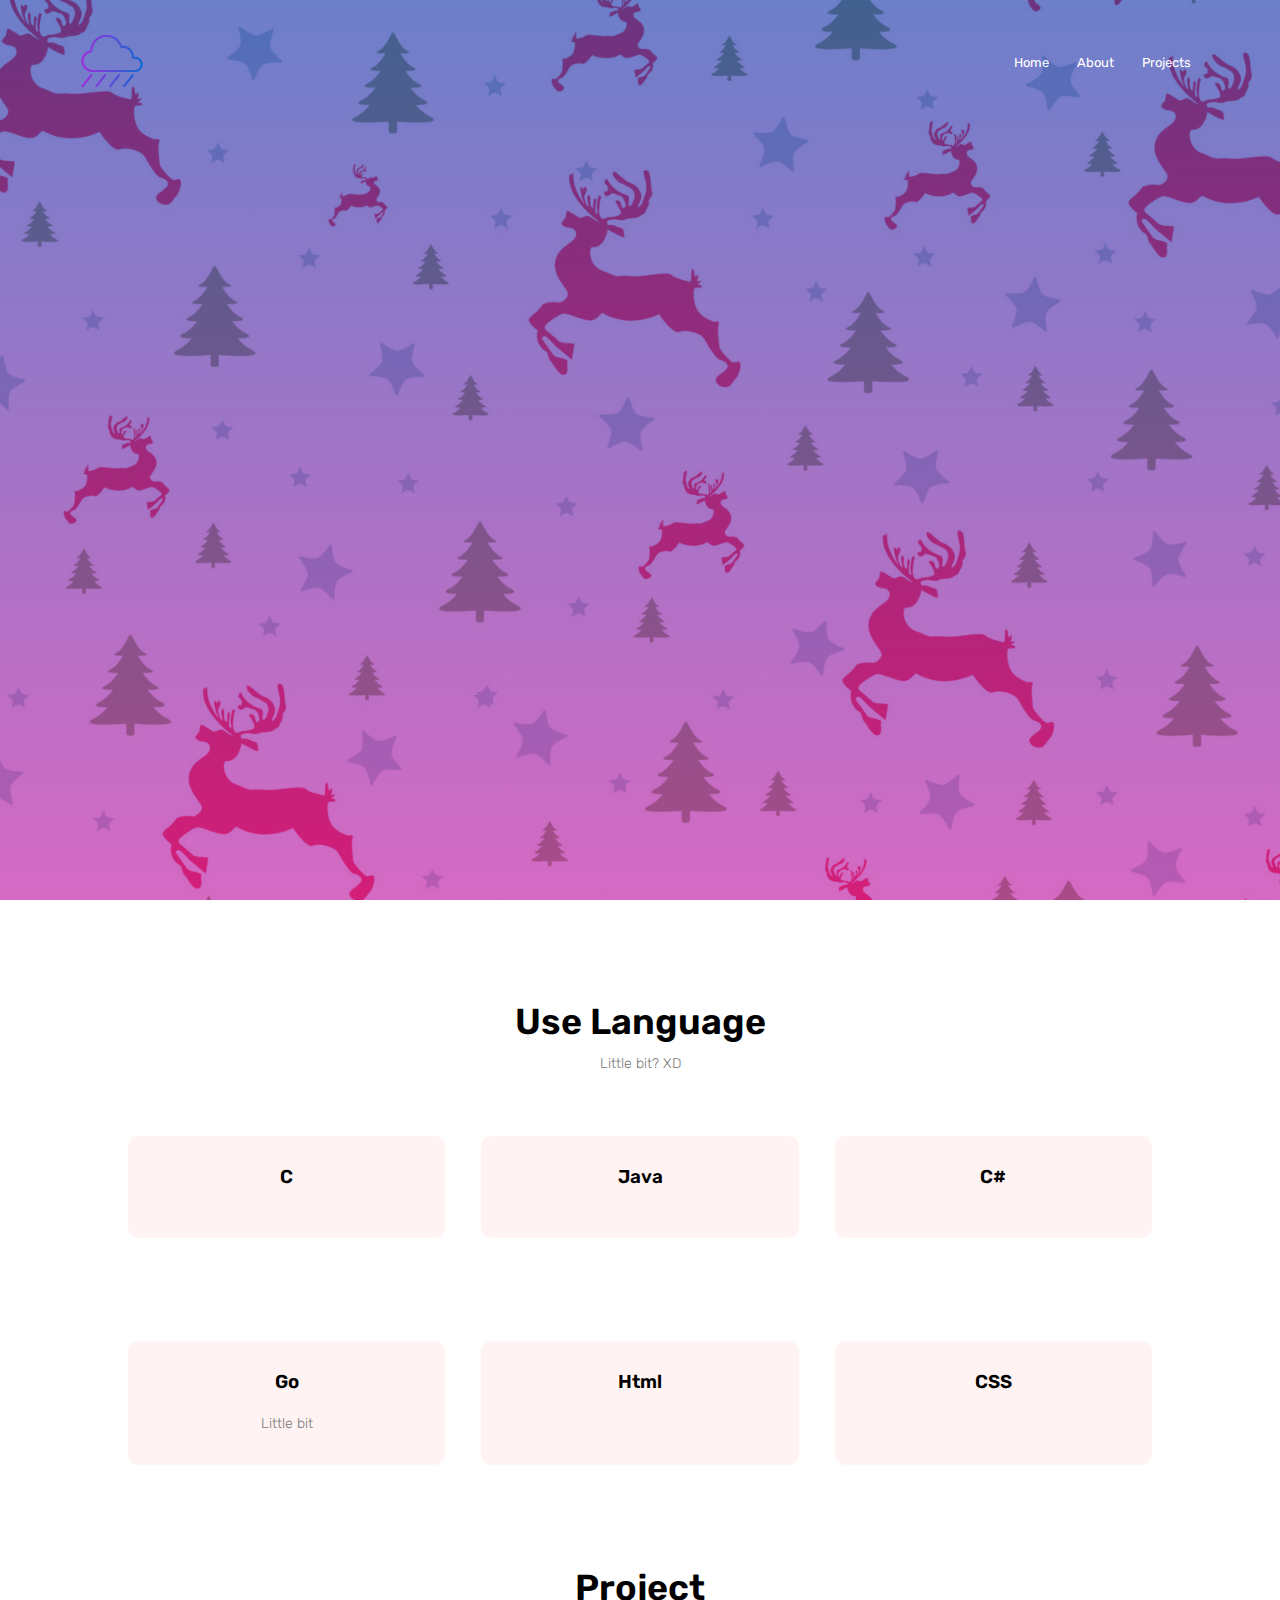
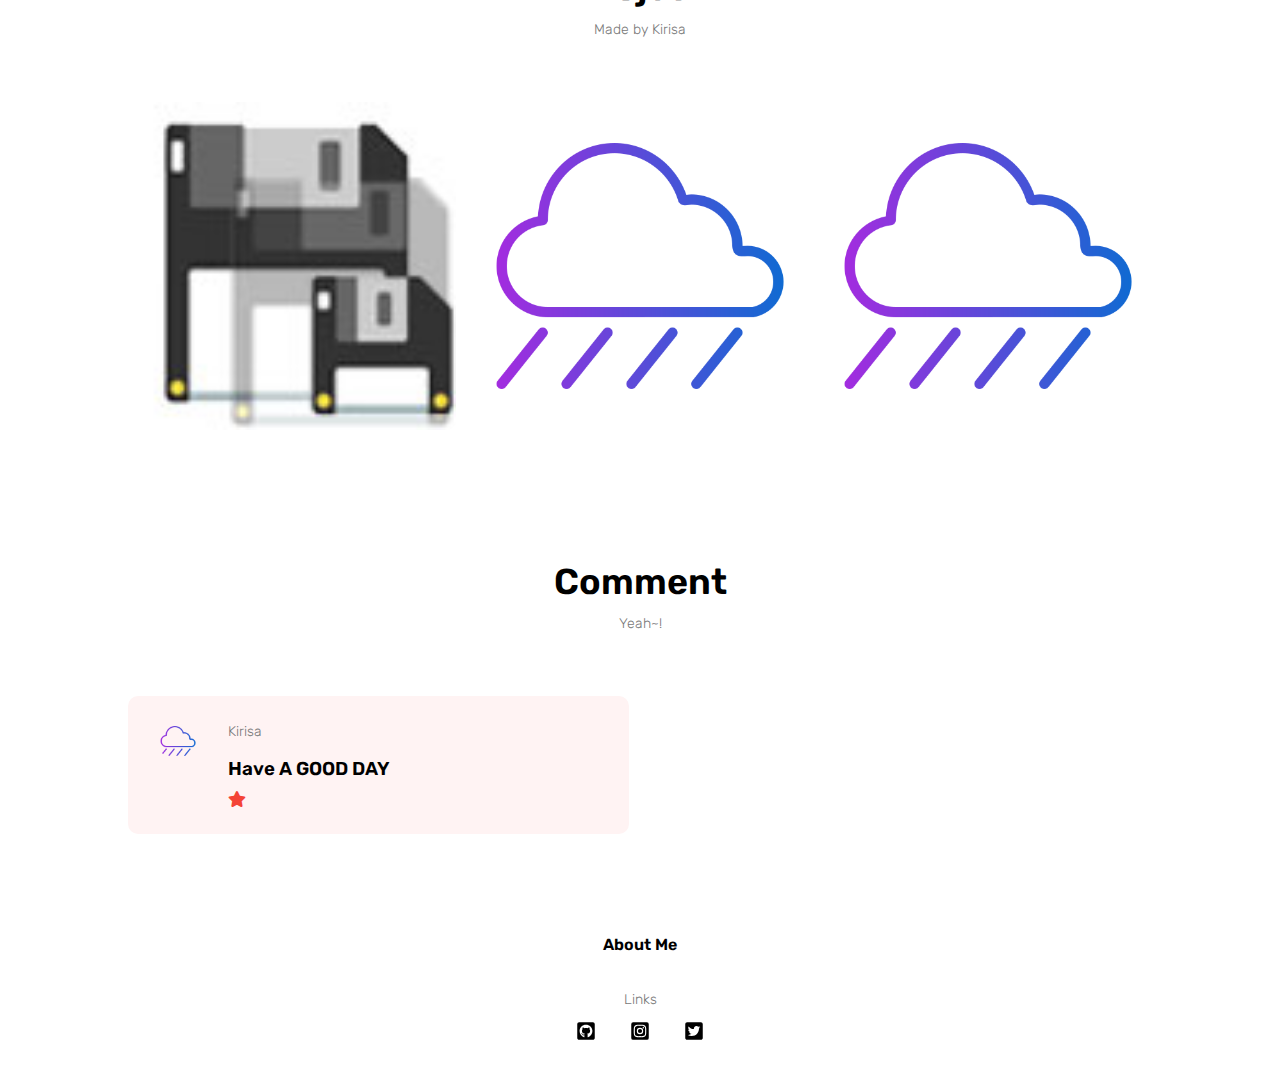
==== commit 924abc8b: "button deleted" ====
--- a/index.html
+++ b/index.html
@@ -27,11 +27,11 @@
             <i class="fa fa-bars" onclick="showMenu()"></i>
         </nav>
 
-    <div class="text-box">
+    <!-- <div class="text-box">
         <h1>Rainy</h1>
         <p>XD</p>
         <a href="" class="hero-btn">Visit us to know more</a>
-    </div>
+    </div> -->
     </section>
 
     <section class="uselang" id="about-section">
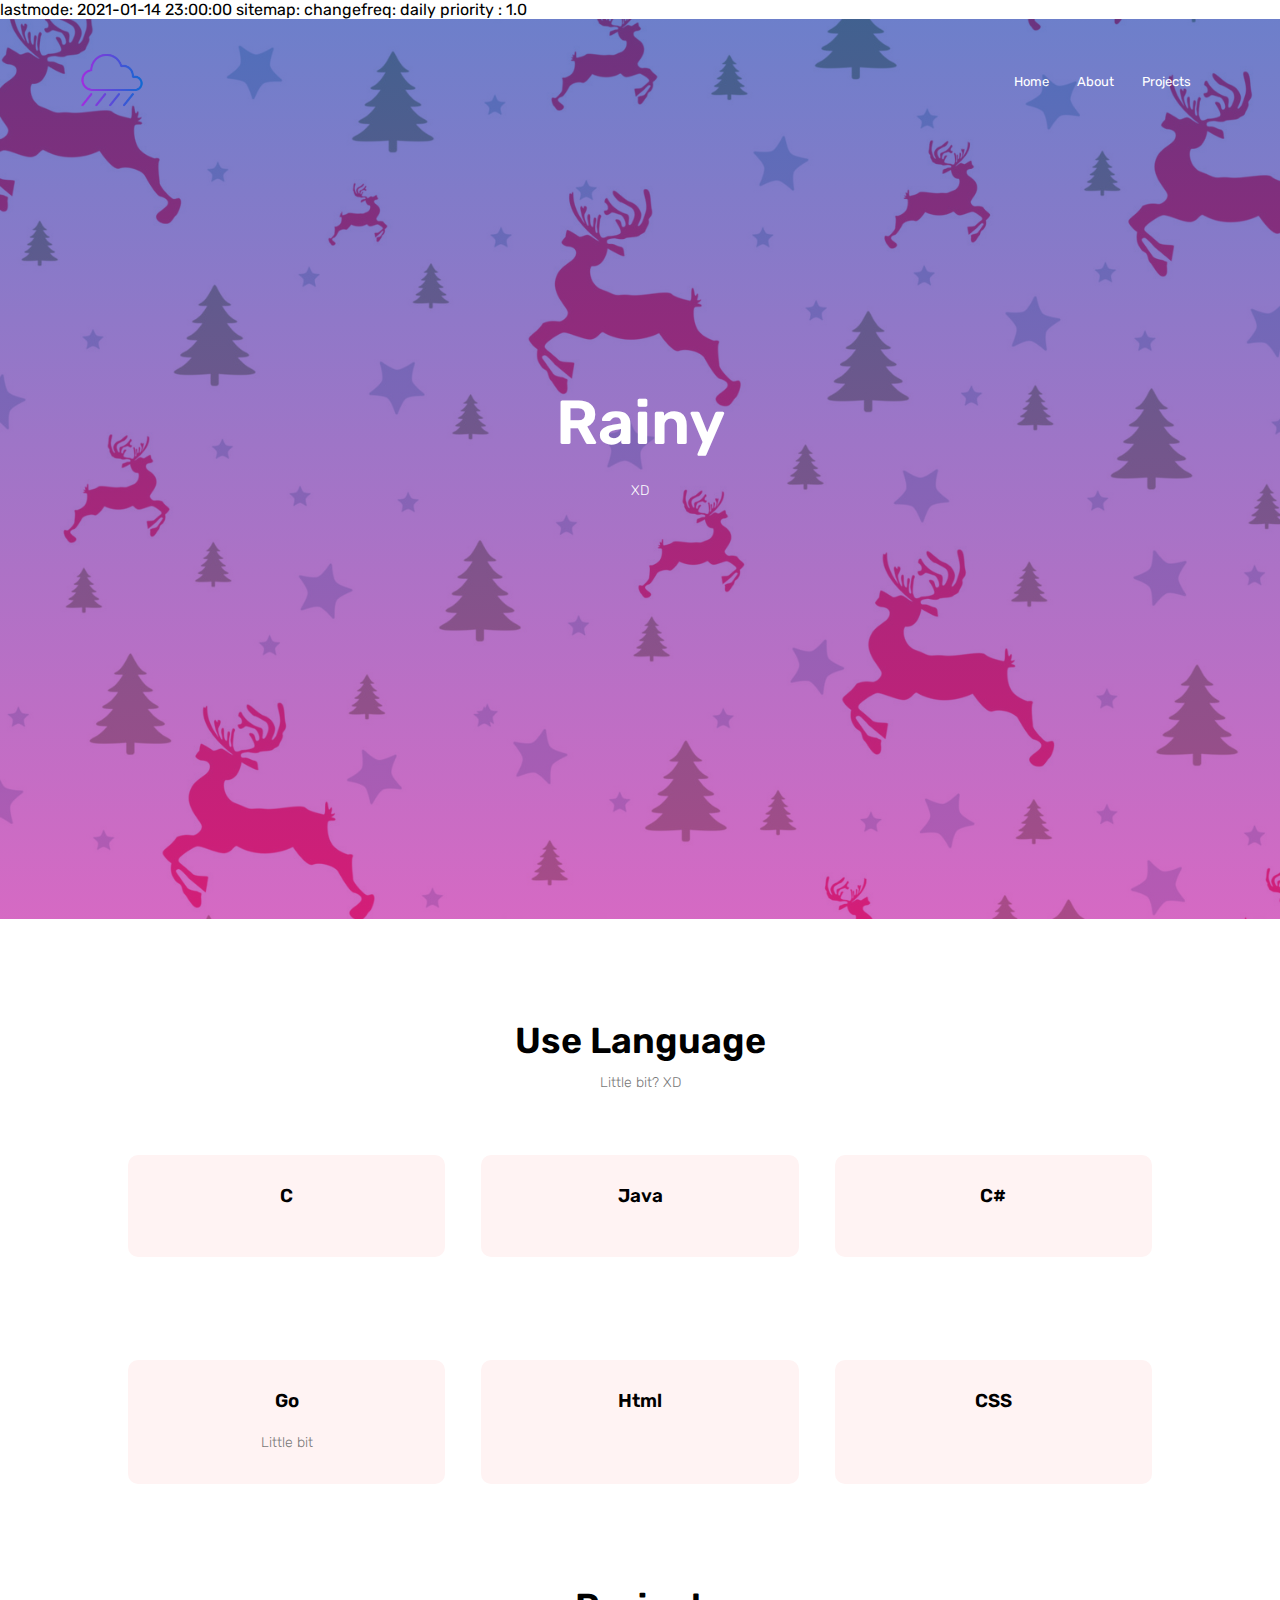
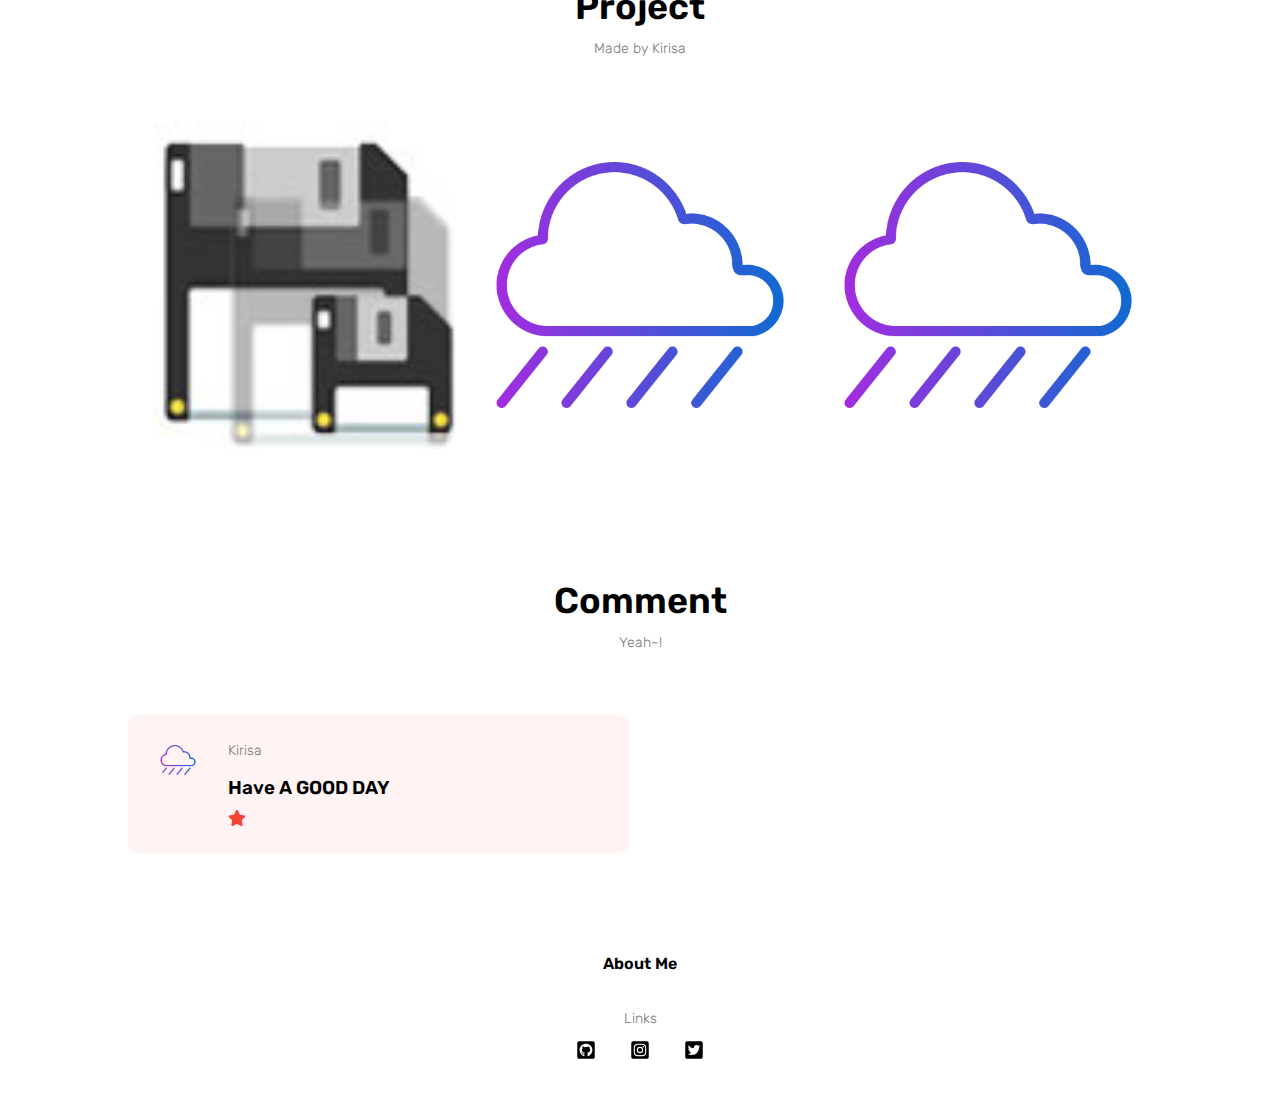
==== commit 62458a4d: "other" ====
--- a/index.html
+++ b/index.html
@@ -1,6 +1,13 @@
 <!DOCTYPE html>
 <html>
 <head>
+    lastmode: 2021-01-14 23:00:00
+    sitemap:
+      changefreq: daily
+      priority : 1.0
+
+
+
     <meta name="viewport" content="with=device-width, initial-scale=1.0">
     <title>Rainy</title>
     <link rel="stylesheet" href="style.css">
@@ -27,11 +34,11 @@
             <i class="fa fa-bars" onclick="showMenu()"></i>
         </nav>
 
-    <!-- <div class="text-box">
+    <div class="text-box">
         <h1>Rainy</h1>
         <p>XD</p>
-        <a href="" class="hero-btn">Visit us to know more</a>
-    </div> -->
+        <!-- <a href="" class="hero-btn">Visit us to know more</a> -->
+    </div>
     </section>
 
     <section class="uselang" id="about-section">
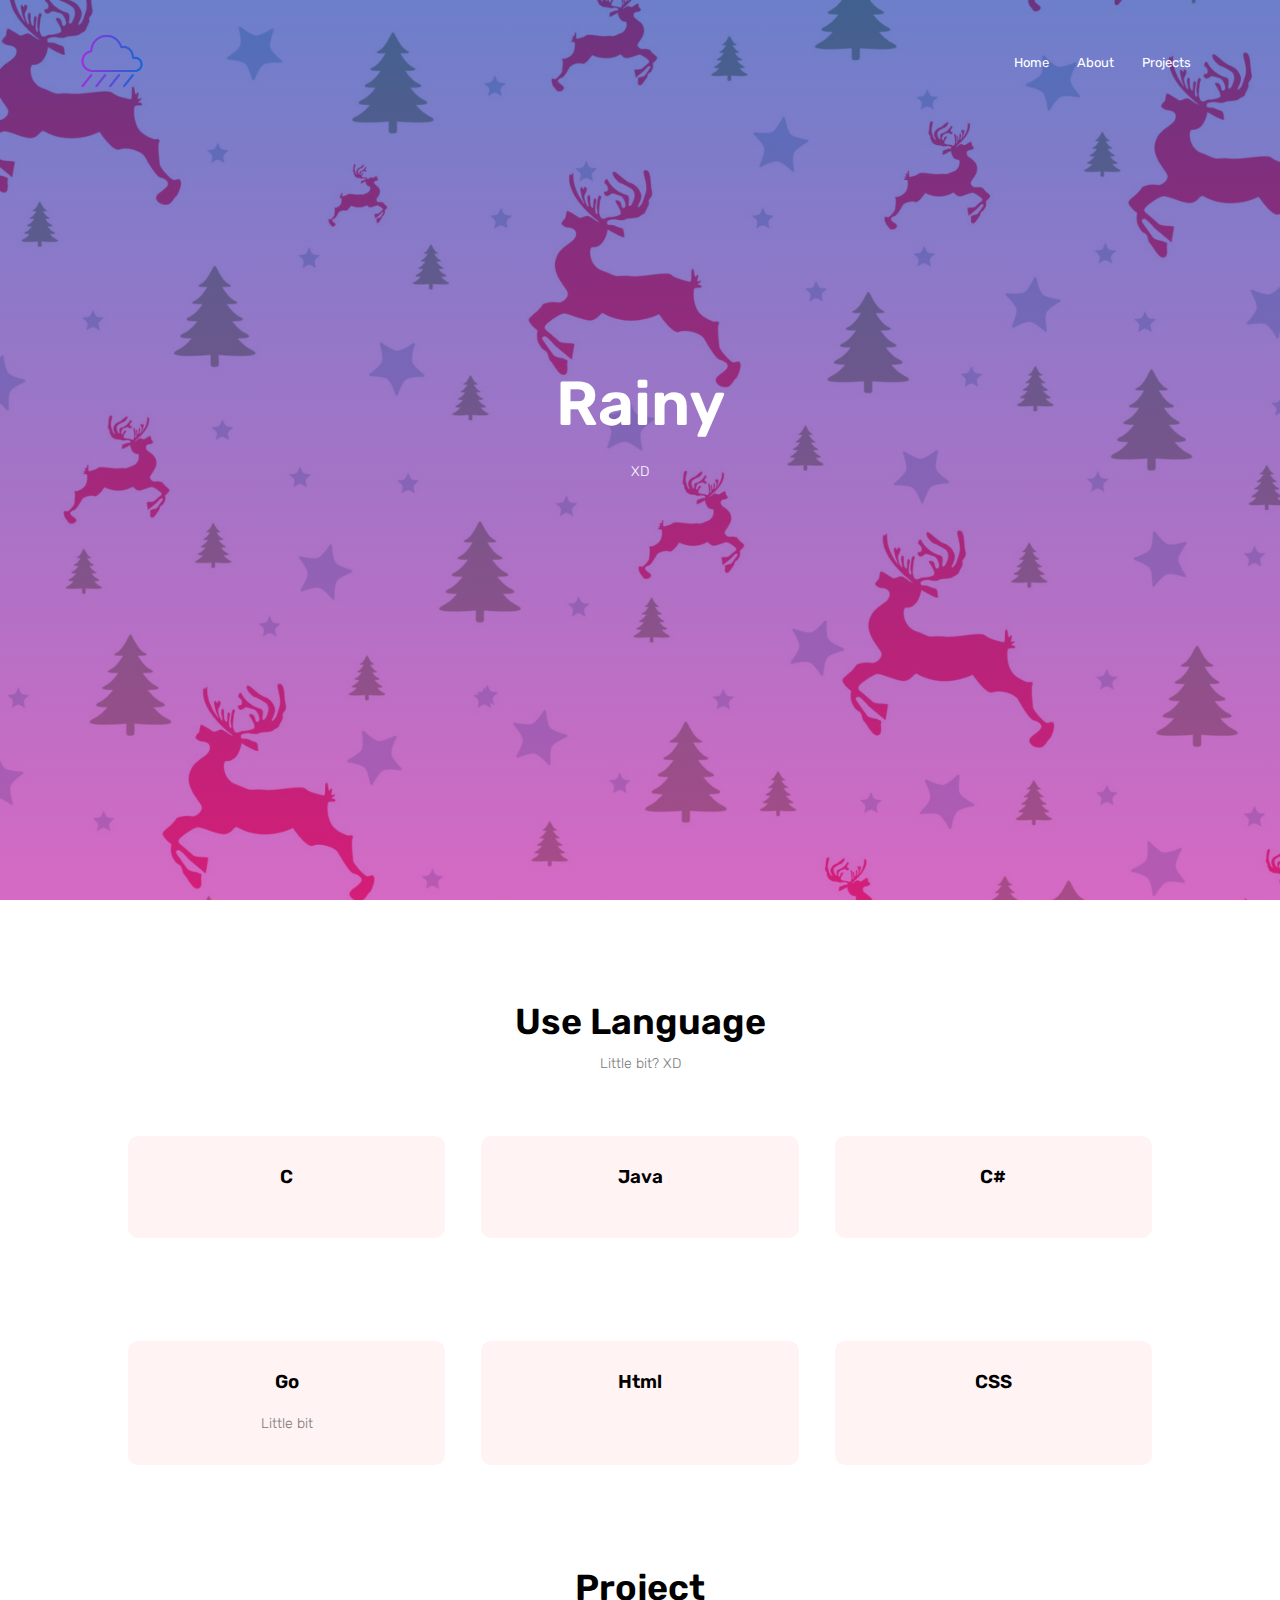
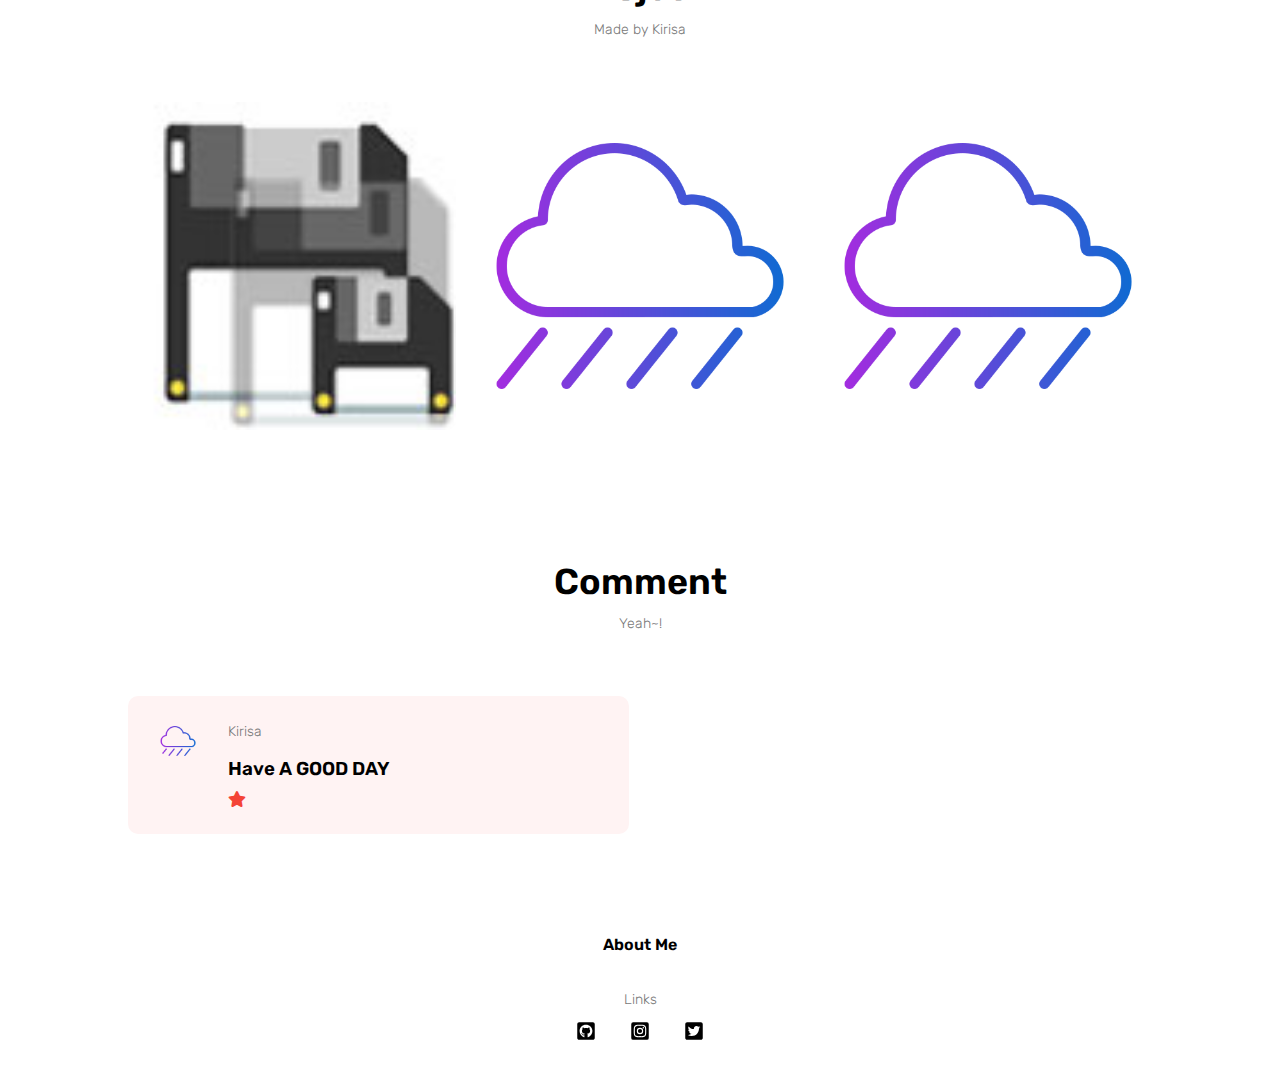
==== commit 78191a75: "m" ====
--- a/index.html
+++ b/index.html
@@ -1,12 +1,6 @@
 <!DOCTYPE html>
 <html>
 <head>
-    lastmode: 2021-01-14 23:00:00
-    sitemap:
-      changefreq: daily
-      priority : 1.0
-
-
 
     <meta name="viewport" content="with=device-width, initial-scale=1.0">
     <title>Rainy</title>
